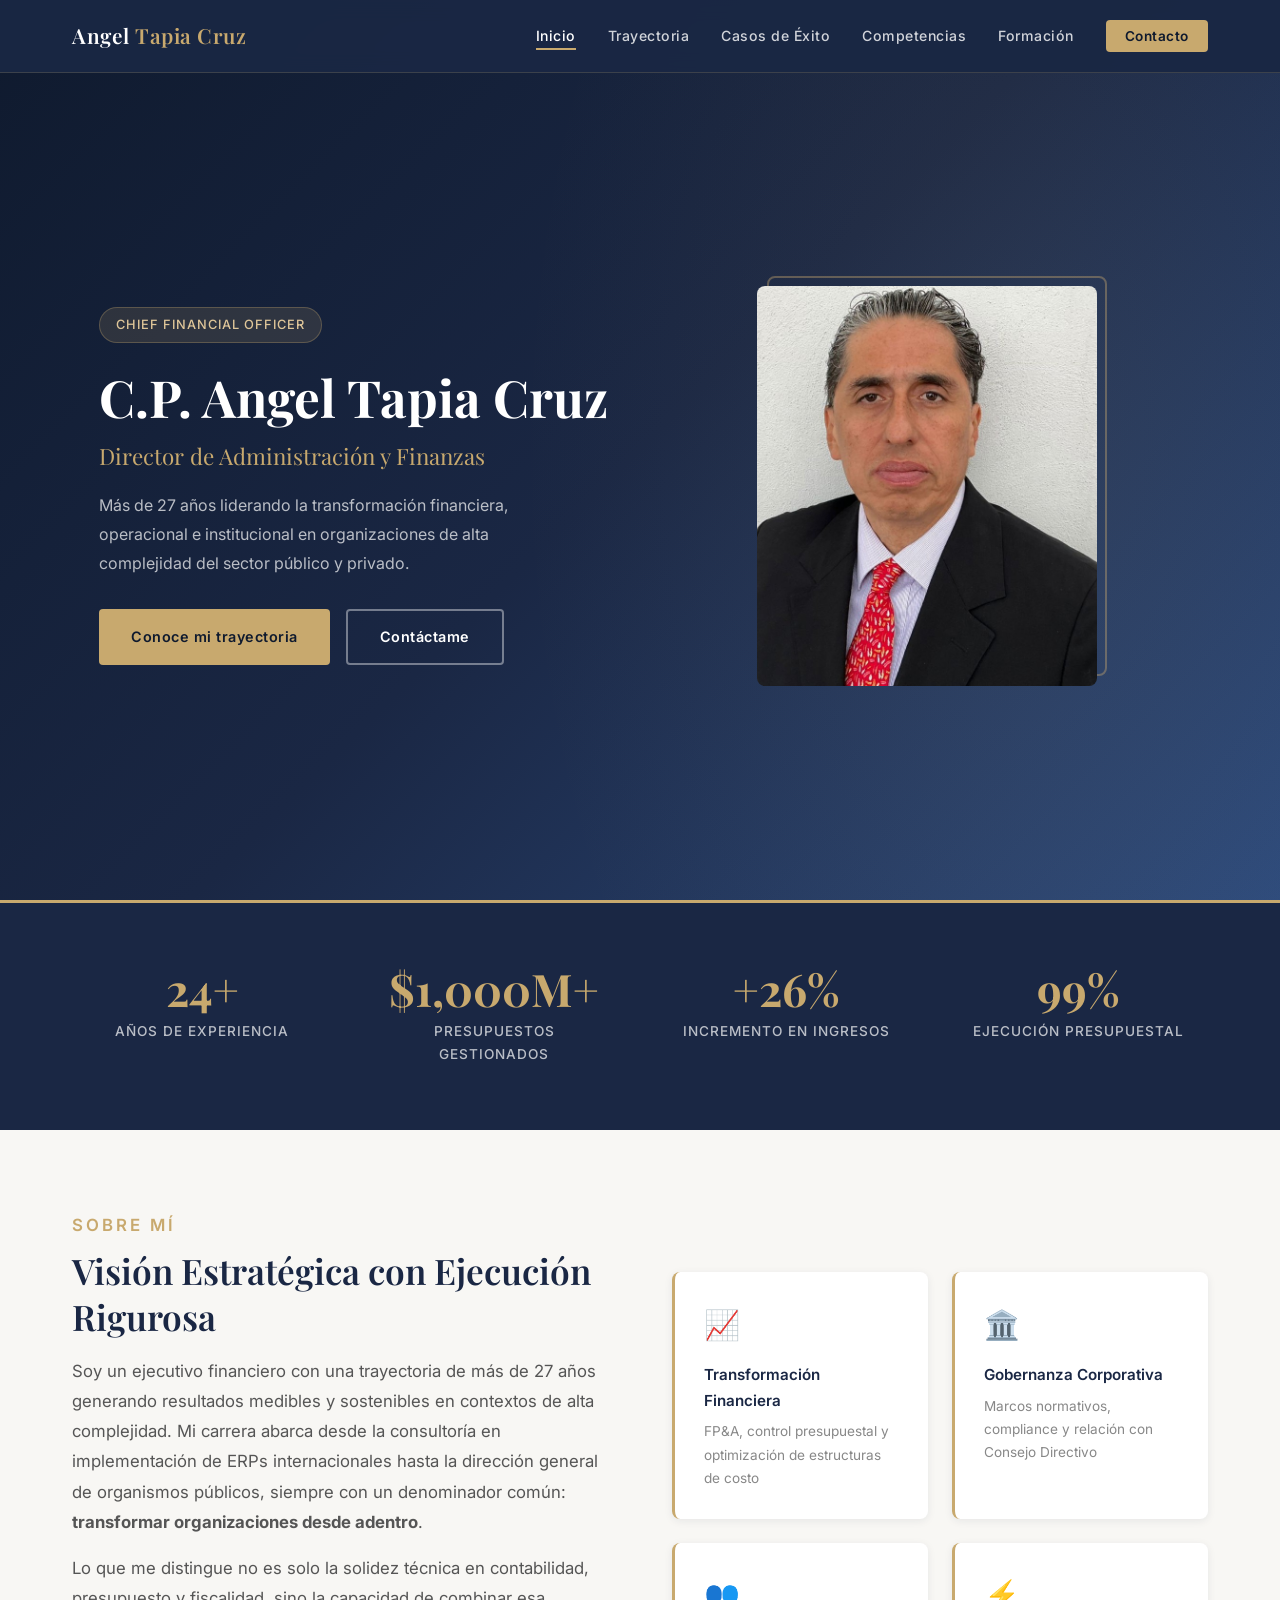
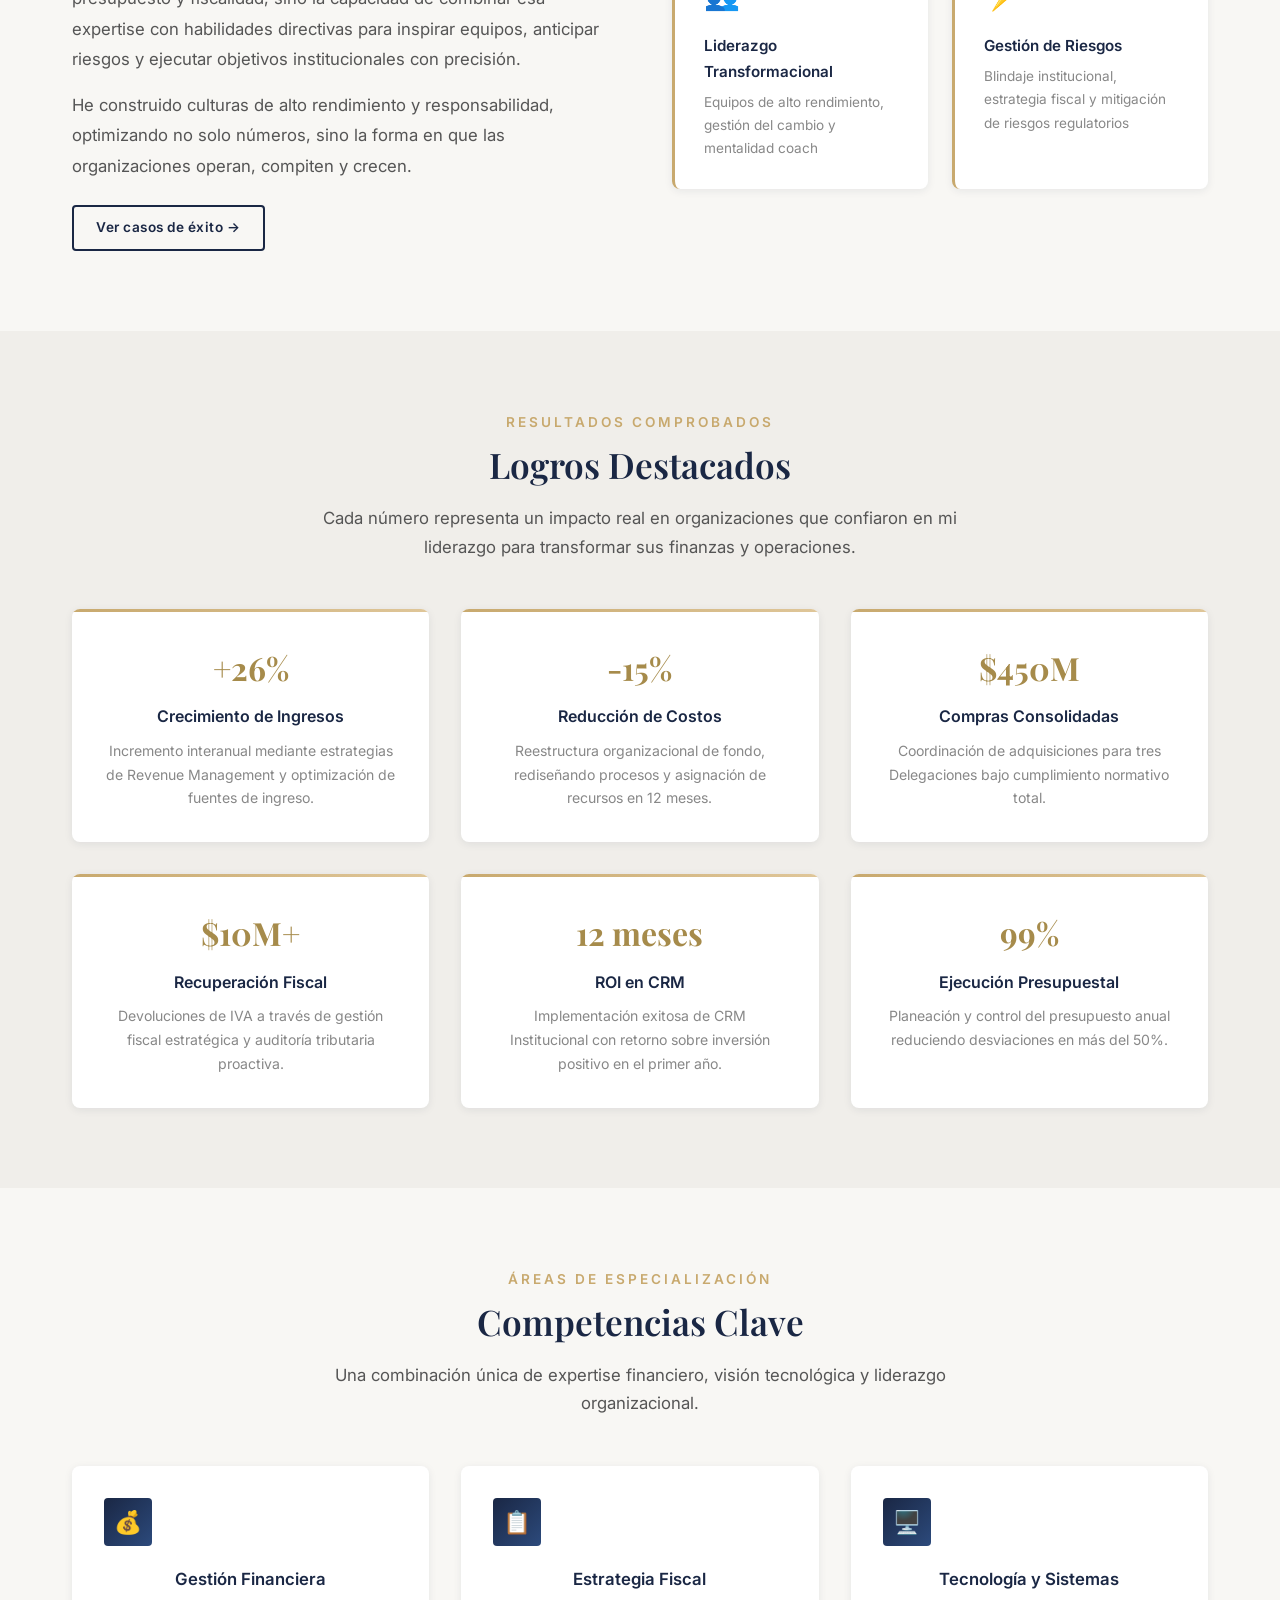
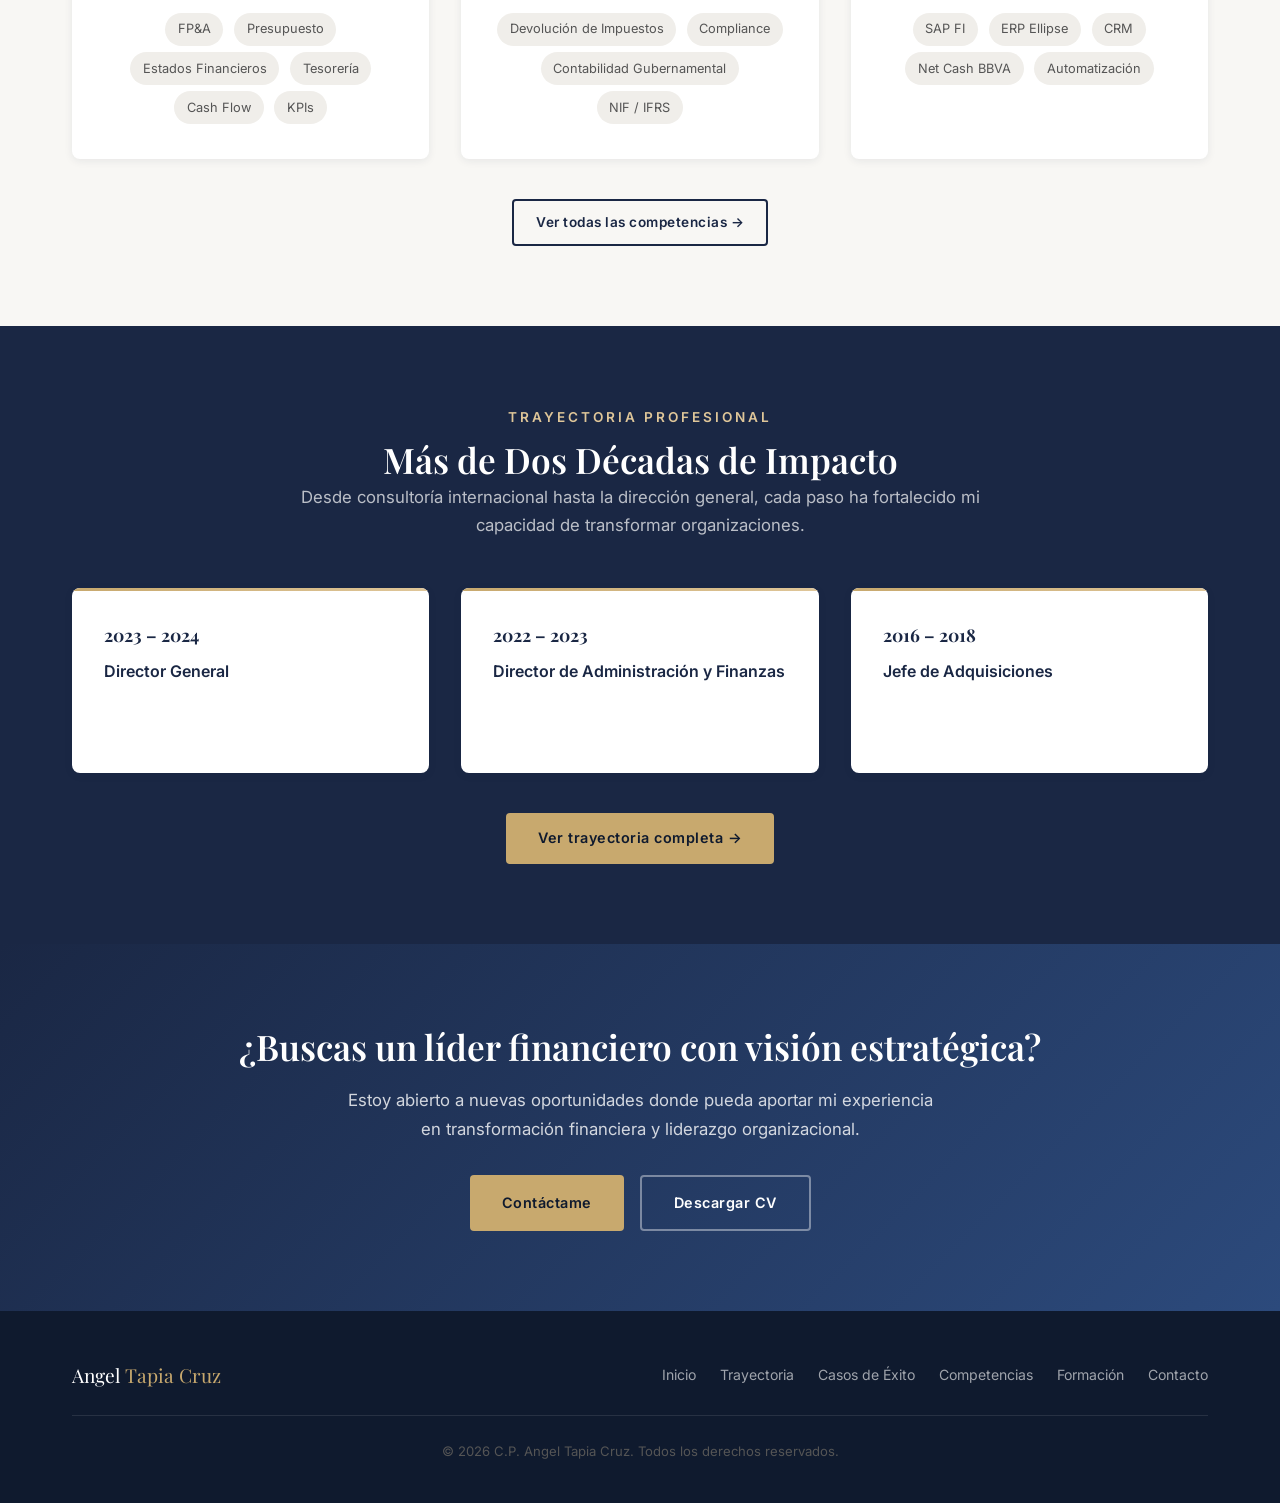
==== index.html @ 8a03033f "upload" ====
<!DOCTYPE html>
<html lang="es">
<head>
  <meta charset="UTF-8">
  <meta name="viewport" content="width=device-width, initial-scale=1.0">
  <meta name="description" content="C.P. Angel Tapia Cruz — Chief Financial Officer con más de 27 años de experiencia en transformación financiera, FP&A, gestión de riesgos y gobernanza corporativa.">
  <meta name="author" content="Angel Tapia Cruz">
  <title>C.P. Angel Tapia Cruz | CFO &amp; Director de Administración y Finanzas</title>
  <link rel="stylesheet" href="css/styles.css">
  <link rel="icon" type="image/svg+xml" href="data:image/svg+xml,<svg xmlns='http://www.w3.org/2000/svg' viewBox='0 0 32 32'><text y='28' font-size='28'>📊</text></svg>">
</head>
<body>

  <!-- NAVIGATION -->
  <nav class="navbar" id="navbar">
    <div class="container">
      <a href="index.html" class="navbar__logo">Angel <span>Tapia Cruz</span></a>
      <ul class="navbar__menu" id="navMenu">
        <li><a href="index.html" class="navbar__link active">Inicio</a></li>
        <li><a href="trayectoria.html" class="navbar__link">Trayectoria</a></li>
        <li><a href="casos-de-exito.html" class="navbar__link">Casos de Éxito</a></li>
        <li><a href="competencias.html" class="navbar__link">Competencias</a></li>
        <li><a href="formacion.html" class="navbar__link">Formación</a></li>
        <li><a href="contacto.html" class="navbar__link navbar__cta">Contacto</a></li>
      </ul>
      <button class="navbar__toggle" id="navToggle" aria-label="Menú">
        <span></span>
        <span></span>
        <span></span>
      </button>
    </div>
  </nav>

  <!-- HERO -->
  <section class="hero">
    <div class="container">
      <div class="hero__content">
        <div class="hero__badge">Chief Financial Officer</div>
        <h1 class="hero__title">C.P. Angel Tapia Cruz</h1>
        <p class="hero__role">Director de Administración y Finanzas</p>
        <p class="hero__tagline">
          Más de 27 años liderando la transformación financiera, operacional e institucional
          en organizaciones de alta complejidad del sector público y privado.
        </p>
        <div class="hero__actions">
          <a href="trayectoria.html" class="btn btn--primary">Conoce mi trayectoria</a>
          <a href="contacto.html" class="btn btn--outline">Contáctame</a>
        </div>
      </div>
      <div class="hero__image-wrapper">
        <div class="hero__image-frame">
          <img src="assets/foto-perfil.jpeg" alt="C.P. Angel Tapia Cruz — Chief Financial Officer">
        </div>
      </div>
    </div>
  </section>

  <!-- STATS -->
  <section class="stats">
    <div class="container">
      <div class="stats__grid">
        <div class="stats__item fade-in">
          <div class="stats__number" data-count="27">0</div>
          <div class="stats__label">Años de Experiencia</div>
        </div>
        <div class="stats__item fade-in">
          <div class="stats__number">$1,000M+</div>
          <div class="stats__label">Presupuestos Gestionados</div>
        </div>
        <div class="stats__item fade-in">
          <div class="stats__number">+26%</div>
          <div class="stats__label">Incremento en Ingresos</div>
        </div>
        <div class="stats__item fade-in">
          <div class="stats__number">99%</div>
          <div class="stats__label">Ejecución Presupuestal</div>
        </div>
      </div>
    </div>
  </section>

  <!-- ABOUT PREVIEW -->
  <section class="section" id="about">
    <div class="container">
      <div class="about-preview">
        <div class="about-preview__text fade-in-left">
          <p class="section-subtitle">Sobre Mí</p>
          <h2 class="section-title">Visión Estratégica con Ejecución Rigurosa</h2>
          <p>
            Soy un ejecutivo financiero con una trayectoria de más de 27 años generando
            resultados medibles y sostenibles en contextos de alta complejidad. Mi carrera
            abarca desde la consultoría en implementación de ERPs internacionales hasta la
            dirección general de organismos públicos, siempre con un denominador común:
            <strong>transformar organizaciones desde adentro</strong>.
          </p>
          <p>
            Lo que me distingue no es solo la solidez técnica en contabilidad, presupuesto
            y fiscalidad, sino la capacidad de combinar esa expertise con habilidades directivas
            para inspirar equipos, anticipar riesgos y ejecutar objetivos institucionales con precisión.
          </p>
          <p>
            He construido culturas de alto rendimiento y responsabilidad, optimizando no solo números,
            sino la forma en que las organizaciones operan, compiten y crecen.
          </p>
          <div style="margin-top: 1.5rem;">
            <a href="casos-de-exito.html" class="btn btn--outline-dark btn--sm">Ver casos de éxito →</a>
          </div>
        </div>
        <div class="about-preview__highlights fade-in-right">
          <div class="highlight-card">
            <div class="highlight-card__icon">📈</div>
            <div class="highlight-card__title">Transformación Financiera</div>
            <p class="highlight-card__desc">FP&A, control presupuestal y optimización de estructuras de costo</p>
          </div>
          <div class="highlight-card">
            <div class="highlight-card__icon">🏛️</div>
            <div class="highlight-card__title">Gobernanza Corporativa</div>
            <p class="highlight-card__desc">Marcos normativos, compliance y relación con Consejo Directivo</p>
          </div>
          <div class="highlight-card">
            <div class="highlight-card__icon">👥</div>
            <div class="highlight-card__title">Liderazgo Transformacional</div>
            <p class="highlight-card__desc">Equipos de alto rendimiento, gestión del cambio y mentalidad coach</p>
          </div>
          <div class="highlight-card">
            <div class="highlight-card__icon">⚡</div>
            <div class="highlight-card__title">Gestión de Riesgos</div>
            <p class="highlight-card__desc">Blindaje institucional, estrategia fiscal y mitigación de riesgos regulatorios</p>
          </div>
        </div>
      </div>
    </div>
  </section>

  <!-- ACHIEVEMENTS -->
  <section class="section section--alt" id="achievements">
    <div class="container text-center">
      <p class="section-subtitle">Resultados Comprobados</p>
      <h2 class="section-title">Logros Destacados</h2>
      <p class="section-description">
        Cada número representa un impacto real en organizaciones que confiaron
        en mi liderazgo para transformar sus finanzas y operaciones.
      </p>
      <div class="achievements__grid">
        <div class="achievement-card fade-in">
          <div class="achievement-card__metric">+26%</div>
          <div class="achievement-card__title">Crecimiento de Ingresos</div>
          <p class="achievement-card__desc">
            Incremento interanual mediante estrategias de Revenue Management
            y optimización de fuentes de ingreso.
          </p>
        </div>
        <div class="achievement-card fade-in">
          <div class="achievement-card__metric">-15%</div>
          <div class="achievement-card__title">Reducción de Costos</div>
          <p class="achievement-card__desc">
            Reestructura organizacional de fondo, rediseñando procesos
            y asignación de recursos en 12 meses.
          </p>
        </div>
        <div class="achievement-card fade-in">
          <div class="achievement-card__metric">$450M</div>
          <div class="achievement-card__title">Compras Consolidadas</div>
          <p class="achievement-card__desc">
            Coordinación de adquisiciones para tres Delegaciones bajo
            cumplimiento normativo total.
          </p>
        </div>
        <div class="achievement-card fade-in">
          <div class="achievement-card__metric">$10M+</div>
          <div class="achievement-card__title">Recuperación Fiscal</div>
          <p class="achievement-card__desc">
            Devoluciones de IVA a través de gestión fiscal estratégica
            y auditoría tributaria proactiva.
          </p>
        </div>
        <div class="achievement-card fade-in">
          <div class="achievement-card__metric">12 meses</div>
          <div class="achievement-card__title">ROI en CRM</div>
          <p class="achievement-card__desc">
            Implementación exitosa de CRM Institucional con retorno
            sobre inversión positivo en el primer año.
          </p>
        </div>
        <div class="achievement-card fade-in">
          <div class="achievement-card__metric">99%</div>
          <div class="achievement-card__title">Ejecución Presupuestal</div>
          <p class="achievement-card__desc">
            Planeación y control del presupuesto anual reduciendo
            desviaciones en más del 50%.
          </p>
        </div>
      </div>
    </div>
  </section>

  <!-- SKILLS PREVIEW -->
  <section class="section" id="skills-preview">
    <div class="container text-center">
      <p class="section-subtitle">Áreas de Especialización</p>
      <h2 class="section-title">Competencias Clave</h2>
      <p class="section-description">
        Una combinación única de expertise financiero, visión tecnológica
        y liderazgo organizacional.
      </p>
      <div class="skills__grid">
        <div class="skill-category fade-in">
          <div class="skill-category__icon">💰</div>
          <div class="skill-category__title">Gestión Financiera</div>
          <span class="skill-tag">FP&A</span>
          <span class="skill-tag">Presupuesto</span>
          <span class="skill-tag">Estados Financieros</span>
          <span class="skill-tag">Tesorería</span>
          <span class="skill-tag">Cash Flow</span>
          <span class="skill-tag">KPIs</span>
        </div>
        <div class="skill-category fade-in">
          <div class="skill-category__icon">📋</div>
          <div class="skill-category__title">Estrategia Fiscal</div>
          <span class="skill-tag">Devolución de Impuestos</span>
          <span class="skill-tag">Compliance</span>
          <span class="skill-tag">Contabilidad Gubernamental</span>
          <span class="skill-tag">NIF / IFRS</span>
        </div>
        <div class="skill-category fade-in">
          <div class="skill-category__icon">🖥️</div>
          <div class="skill-category__title">Tecnología y Sistemas</div>
          <span class="skill-tag">SAP FI</span>
          <span class="skill-tag">ERP Ellipse</span>
          <span class="skill-tag">CRM</span>
          <span class="skill-tag">Net Cash BBVA</span>
          <span class="skill-tag">Automatización</span>
        </div>
      </div>
      <div style="margin-top: 2.5rem;">
        <a href="competencias.html" class="btn btn--outline-dark btn--sm">Ver todas las competencias →</a>
      </div>
    </div>
  </section>

  <!-- CAREER PREVIEW -->
  <section class="section section--dark" id="career-preview">
    <div class="container text-center">
      <p class="section-subtitle">Trayectoria Profesional</p>
      <h2>Más de Dos Décadas de Impacto</h2>
      <p class="section-description" style="color: rgba(255,255,255,0.7);">
        Desde consultoría internacional hasta la dirección general, cada paso
        ha fortalecido mi capacidad de transformar organizaciones.
      </p>
      <div class="achievements__grid" style="text-align: left; margin-top: 2rem;">
        <div class="achievement-card fade-in">
          <div class="achievement-card__metric" style="font-size: 1.1rem; color: var(--primary);">2023 – 2024</div>
          <div class="achievement-card__title">Director General</div>
          <p class="achievement-card__desc">OPDAPAJ del Municipio de Almoloya de Juárez</p>
        </div>
        <div class="achievement-card fade-in">
          <div class="achievement-card__metric" style="font-size: 1.1rem; color: var(--primary);">2022 – 2023</div>
          <div class="achievement-card__title">Director de Administración y Finanzas</div>
          <p class="achievement-card__desc">OPDAPAJ del Municipio de Almoloya de Juárez</p>
        </div>
        <div class="achievement-card fade-in">
          <div class="achievement-card__metric" style="font-size: 1.1rem; color: var(--primary);">2016 – 2018</div>
          <div class="achievement-card__title">Jefe de Adquisiciones</div>
          <p class="achievement-card__desc">Instituto Nacional de Cancerología (INCan)</p>
        </div>
      </div>
      <div style="margin-top: 2.5rem;">
        <a href="trayectoria.html" class="btn btn--primary">Ver trayectoria completa →</a>
      </div>
    </div>
  </section>

  <!-- CTA -->
  <section class="cta-section">
    <div class="container">
      <h2>¿Buscas un líder financiero con visión estratégica?</h2>
      <p>
        Estoy abierto a nuevas oportunidades donde pueda aportar mi experiencia
        en transformación financiera y liderazgo organizacional.
      </p>
      <div style="display: flex; gap: 1rem; justify-content: center; flex-wrap: wrap;">
        <a href="contacto.html" class="btn btn--primary">Contáctame</a>
        <a href="assets/Angel-Tapia-Cruz-CV.pdf" class="btn btn--outline" target="_blank">Descargar CV</a>
      </div>
    </div>
  </section>

  <!-- FOOTER -->
  <footer class="footer">
    <div class="container">
      <div class="footer__content">
        <div class="footer__logo">Angel <span>Tapia Cruz</span></div>
        <div class="footer__links">
          <a href="index.html">Inicio</a>
          <a href="trayectoria.html">Trayectoria</a>
          <a href="casos-de-exito.html">Casos de Éxito</a>
          <a href="competencias.html">Competencias</a>
          <a href="formacion.html">Formación</a>
          <a href="contacto.html">Contacto</a>
        </div>
      </div>
      <div class="footer__bottom">
        <p>&copy; 2026 C.P. Angel Tapia Cruz. Todos los derechos reservados.</p>
      </div>
    </div>
  </footer>

  <script src="js/main.js"></script>
</body>
</html>
---- css/styles.css ----
@import url('https://fonts.googleapis.com/css2?family=Playfair+Display:wght@400;500;600;700&family=Inter:wght@300;400;500;600;700&display=swap');

/* ============================================
   CSS VARIABLES
   ============================================ */
:root {
  --primary: #1a2744;
  --primary-light: #2c4a7c;
  --primary-dark: #0f1a2e;
  --accent: #c8a96e;
  --accent-light: #dfc699;
  --accent-dark: #a68b4b;
  --bg-light: #f8f7f4;
  --bg-white: #ffffff;
  --bg-section: #f0eeea;
  --text-dark: #2d2d2d;
  --text-medium: #555555;
  --text-light: #888888;
  --border: #e0ddd6;
  --shadow-sm: 0 2px 8px rgba(26, 39, 68, 0.08);
  --shadow-md: 0 4px 20px rgba(26, 39, 68, 0.12);
  --shadow-lg: 0 8px 40px rgba(26, 39, 68, 0.16);
  --radius-sm: 4px;
  --radius-md: 8px;
  --radius-lg: 16px;
  --font-heading: 'Playfair Display', Georgia, serif;
  --font-body: 'Inter', -apple-system, BlinkMacSystemFont, sans-serif;
  --transition: 0.3s ease;
  --max-width: 1200px;
}

/* ============================================
   RESET & BASE
   ============================================ */
*,
*::before,
*::after {
  margin: 0;
  padding: 0;
  box-sizing: border-box;
}

html {
  scroll-behavior: smooth;
  font-size: 16px;
}

body {
  font-family: var(--font-body);
  color: var(--text-dark);
  background-color: var(--bg-light);
  line-height: 1.7;
  -webkit-font-smoothing: antialiased;
}

img {
  max-width: 100%;
  height: auto;
  display: block;
}

a {
  color: var(--primary-light);
  text-decoration: none;
  transition: color var(--transition);
}

a:hover {
  color: var(--accent);
}

ul, ol {
  list-style: none;
}

/* ============================================
   TYPOGRAPHY
   ============================================ */
h1, h2, h3, h4 {
  font-family: var(--font-heading);
  color: var(--primary);
  line-height: 1.3;
}

h1 { font-size: 2.8rem; font-weight: 700; }
h2 { font-size: 2.2rem; font-weight: 600; }
h3 { font-size: 1.5rem; font-weight: 600; }
h4 { font-size: 1.2rem; font-weight: 500; }

p {
  margin-bottom: 1rem;
  color: var(--text-medium);
}

.section-subtitle {
  font-family: var(--font-body);
  font-size: 0.85rem;
  font-weight: 600;
  text-transform: uppercase;
  letter-spacing: 3px;
  color: var(--accent);
  margin-bottom: 0.5rem;
}

.section-title {
  margin-bottom: 1rem;
}

.section-description {
  max-width: 700px;
  margin: 0 auto 3rem;
  text-align: center;
  font-size: 1.05rem;
}

/* ============================================
   LAYOUT
   ============================================ */
.container {
  max-width: var(--max-width);
  margin: 0 auto;
  padding: 0 2rem;
}

.section {
  padding: 5rem 0;
}

.section--alt {
  background-color: var(--bg-section);
}

.section--dark {
  background-color: var(--primary);
  color: #ffffff;
}

.section--dark h2,
.section--dark h3,
.section--dark h4 {
  color: #ffffff;
}

.section--dark p {
  color: rgba(255, 255, 255, 0.8);
}

.section--dark .section-subtitle {
  color: var(--accent-light);
}

.text-center {
  text-align: center;
}

/* ============================================
   NAVIGATION
   ============================================ */
.navbar {
  position: fixed;
  top: 0;
  left: 0;
  right: 0;
  z-index: 1000;
  background: rgba(26, 39, 68, 0.95);
  backdrop-filter: blur(10px);
  border-bottom: 1px solid rgba(200, 169, 110, 0.2);
  transition: all var(--transition);
}

.navbar.scrolled {
  background: rgba(26, 39, 68, 0.98);
  box-shadow: var(--shadow-md);
}

.navbar .container {
  display: flex;
  align-items: center;
  justify-content: space-between;
  height: 72px;
}

.navbar__logo {
  font-family: var(--font-heading);
  font-size: 1.3rem;
  font-weight: 600;
  color: #ffffff;
  letter-spacing: 0.5px;
}

.navbar__logo span {
  color: var(--accent);
}

.navbar__menu {
  display: flex;
  align-items: center;
  gap: 2rem;
}

.navbar__link {
  font-size: 0.88rem;
  font-weight: 500;
  color: rgba(255, 255, 255, 0.8);
  letter-spacing: 0.5px;
  position: relative;
  padding: 0.25rem 0;
  transition: color var(--transition);
}

.navbar__link::after {
  content: '';
  position: absolute;
  bottom: -2px;
  left: 0;
  width: 0;
  height: 2px;
  background: var(--accent);
  transition: width var(--transition);
}

.navbar__link:hover,
.navbar__link.active {
  color: #ffffff;
}

.navbar__link:hover::after,
.navbar__link.active::after {
  width: 100%;
}

.navbar__cta {
  background: var(--accent);
  color: var(--primary-dark) !important;
  padding: 0.5rem 1.2rem;
  border-radius: var(--radius-sm);
  font-weight: 600;
  font-size: 0.85rem;
}

.navbar__cta::after {
  display: none;
}

.navbar__cta:hover {
  background: var(--accent-light);
  color: var(--primary-dark) !important;
}

.navbar__toggle {
  display: none;
  background: none;
  border: none;
  cursor: pointer;
  padding: 0.5rem;
}

.navbar__toggle span {
  display: block;
  width: 24px;
  height: 2px;
  background: #ffffff;
  margin: 5px 0;
  transition: all var(--transition);
  border-radius: 2px;
}

.navbar__toggle.active span:nth-child(1) {
  transform: rotate(45deg) translate(5px, 5px);
}

.navbar__toggle.active span:nth-child(2) {
  opacity: 0;
}

.navbar__toggle.active span:nth-child(3) {
  transform: rotate(-45deg) translate(5px, -5px);
}

/* ============================================
   HERO
   ============================================ */
.hero {
  min-height: 100vh;
  display: flex;
  align-items: center;
  background: linear-gradient(135deg, var(--primary-dark) 0%, var(--primary) 50%, var(--primary-light) 100%);
  position: relative;
  overflow: hidden;
  padding-top: 72px;
}

.hero::before {
  content: '';
  position: absolute;
  top: -50%;
  right: -20%;
  width: 80%;
  height: 200%;
  background: radial-gradient(ellipse, rgba(200, 169, 110, 0.08) 0%, transparent 70%);
  pointer-events: none;
}

.hero .container {
  display: grid;
  grid-template-columns: 1fr 1fr;
  gap: 4rem;
  align-items: center;
}

.hero__content {
  z-index: 1;
}

.hero__badge {
  display: inline-block;
  background: rgba(200, 169, 110, 0.15);
  border: 1px solid rgba(200, 169, 110, 0.3);
  color: var(--accent-light);
  padding: 0.4rem 1rem;
  border-radius: 20px;
  font-size: 0.8rem;
  font-weight: 500;
  letter-spacing: 1px;
  text-transform: uppercase;
  margin-bottom: 1.5rem;
}

.hero__title {
  font-size: 3.2rem;
  color: #ffffff;
  margin-bottom: 0.5rem;
  line-height: 1.2;
}

.hero__role {
  font-family: var(--font-heading);
  font-size: 1.4rem;
  color: var(--accent);
  margin-bottom: 1rem;
  font-weight: 400;
}

.hero__tagline {
  font-size: 1rem;
  color: rgba(255, 255, 255, 0.7);
  margin-bottom: 2rem;
  max-width: 480px;
  line-height: 1.8;
}

.hero__actions {
  display: flex;
  gap: 1rem;
  flex-wrap: wrap;
}

.hero__image-wrapper {
  display: flex;
  justify-content: center;
  align-items: center;
  z-index: 1;
}

.hero__image-frame {
  position: relative;
  width: 340px;
  height: 400px;
}

.hero__image-frame::before {
  content: '';
  position: absolute;
  top: -10px;
  right: -10px;
  bottom: 10px;
  left: 10px;
  border: 2px solid var(--accent);
  border-radius: var(--radius-md);
  opacity: 0.4;
}

.hero__image-frame img {
  width: 100%;
  height: 100%;
  object-fit: cover;
  border-radius: var(--radius-md);
  position: relative;
  z-index: 1;
}

/* ============================================
   BUTTONS
   ============================================ */
.btn {
  display: inline-flex;
  align-items: center;
  gap: 0.5rem;
  padding: 0.85rem 2rem;
  border-radius: var(--radius-sm);
  font-family: var(--font-body);
  font-size: 0.9rem;
  font-weight: 600;
  letter-spacing: 0.5px;
  cursor: pointer;
  border: none;
  transition: all var(--transition);
  text-decoration: none;
}

.btn--primary {
  background: var(--accent);
  color: var(--primary-dark);
}

.btn--primary:hover {
  background: var(--accent-light);
  color: var(--primary-dark);
  transform: translateY(-2px);
  box-shadow: 0 4px 15px rgba(200, 169, 110, 0.4);
}

.btn--outline {
  background: transparent;
  color: #ffffff;
  border: 2px solid rgba(255, 255, 255, 0.4);
}

.btn--outline:hover {
  border-color: #ffffff;
  color: #ffffff;
  transform: translateY(-2px);
}

.btn--outline-dark {
  background: transparent;
  color: var(--primary);
  border: 2px solid var(--primary);
}

.btn--outline-dark:hover {
  background: var(--primary);
  color: #ffffff;
  transform: translateY(-2px);
}

.btn--dark {
  background: var(--primary);
  color: #ffffff;
}

.btn--dark:hover {
  background: var(--primary-light);
  transform: translateY(-2px);
  box-shadow: var(--shadow-md);
}

.btn--sm {
  padding: 0.6rem 1.4rem;
  font-size: 0.85rem;
}

/* ============================================
   STATS ROW
   ============================================ */
.stats {
  background: var(--primary);
  padding: 3rem 0;
  border-top: 3px solid var(--accent);
}

.stats__grid {
  display: grid;
  grid-template-columns: repeat(4, 1fr);
  gap: 2rem;
  text-align: center;
}

.stats__item {
  padding: 1rem;
}

.stats__number {
  font-family: var(--font-heading);
  font-size: 2.8rem;
  font-weight: 700;
  color: var(--accent);
  line-height: 1;
  margin-bottom: 0.5rem;
}

.stats__label {
  font-size: 0.85rem;
  color: rgba(255, 255, 255, 0.7);
  font-weight: 500;
  text-transform: uppercase;
  letter-spacing: 1px;
}

/* ============================================
   ABOUT PREVIEW (index)
   ============================================ */
.about-preview {
  display: grid;
  grid-template-columns: 1fr 1fr;
  gap: 4rem;
  align-items: center;
}

.about-preview__text p {
  font-size: 1.05rem;
  line-height: 1.8;
}

.about-preview__highlights {
  display: grid;
  grid-template-columns: 1fr 1fr;
  gap: 1.5rem;
}

.highlight-card {
  background: var(--bg-white);
  border-radius: var(--radius-md);
  padding: 1.8rem;
  box-shadow: var(--shadow-sm);
  border-left: 3px solid var(--accent);
  transition: all var(--transition);
}

.highlight-card:hover {
  transform: translateY(-4px);
  box-shadow: var(--shadow-md);
}

.highlight-card__icon {
  font-size: 1.8rem;
  margin-bottom: 0.8rem;
}

.highlight-card__title {
  font-family: var(--font-body);
  font-size: 0.95rem;
  font-weight: 600;
  color: var(--primary);
  margin-bottom: 0.4rem;
}

.highlight-card__desc {
  font-size: 0.85rem;
  color: var(--text-light);
  margin-bottom: 0;
}

/* ============================================
   ACHIEVEMENTS
   ============================================ */
.achievements__grid {
  display: grid;
  grid-template-columns: repeat(3, 1fr);
  gap: 2rem;
}

.achievement-card {
  background: var(--bg-white);
  border-radius: var(--radius-md);
  padding: 2rem;
  box-shadow: var(--shadow-sm);
  transition: all var(--transition);
  position: relative;
  overflow: hidden;
}

.achievement-card::before {
  content: '';
  position: absolute;
  top: 0;
  left: 0;
  right: 0;
  height: 3px;
  background: linear-gradient(90deg, var(--accent), var(--accent-light));
}

.achievement-card:hover {
  transform: translateY(-4px);
  box-shadow: var(--shadow-md);
}

.achievement-card__metric {
  font-family: var(--font-heading);
  font-size: 2rem;
  font-weight: 700;
  color: var(--accent-dark);
  margin-bottom: 0.5rem;
}

.achievement-card__title {
  font-size: 1rem;
  font-weight: 600;
  color: var(--primary);
  margin-bottom: 0.5rem;
}

.achievement-card__desc {
  font-size: 0.88rem;
  color: var(--text-light);
  margin-bottom: 0;
}

/* ============================================
   TIMELINE
   ============================================ */
.timeline {
  position: relative;
  max-width: 900px;
  margin: 0 auto;
}

.timeline::before {
  content: '';
  position: absolute;
  left: 50%;
  transform: translateX(-50%);
  width: 2px;
  height: 100%;
  background: var(--border);
}

.timeline__item {
  position: relative;
  width: 50%;
  padding: 0 3rem 3rem;
}

.timeline__item:nth-child(odd) {
  left: 0;
  text-align: right;
  padding-right: 3rem;
  padding-left: 0;
}

.timeline__item:nth-child(even) {
  left: 50%;
  text-align: left;
  padding-left: 3rem;
  padding-right: 0;
}

.timeline__dot {
  position: absolute;
  width: 16px;
  height: 16px;
  background: var(--accent);
  border: 3px solid var(--bg-light);
  border-radius: 50%;
  top: 0;
  z-index: 2;
}

.timeline__item:nth-child(odd) .timeline__dot {
  right: -8px;
}

.timeline__item:nth-child(even) .timeline__dot {
  left: -8px;
}

.timeline__date {
  font-size: 0.8rem;
  font-weight: 600;
  color: var(--accent-dark);
  text-transform: uppercase;
  letter-spacing: 1px;
  margin-bottom: 0.3rem;
}

.timeline__role {
  font-family: var(--font-heading);
  font-size: 1.15rem;
  font-weight: 600;
  color: var(--primary);
  margin-bottom: 0.2rem;
}

.timeline__company {
  font-size: 0.9rem;
  color: var(--text-medium);
  margin-bottom: 0.8rem;
}

.timeline__details {
  font-size: 0.88rem;
  color: var(--text-light);
  line-height: 1.6;
  margin-bottom: 0;
}

.timeline__card {
  background: var(--bg-white);
  border-radius: var(--radius-md);
  padding: 1.5rem;
  box-shadow: var(--shadow-sm);
  text-align: left;
}

.timeline__card-header {
  cursor: pointer;
  display: flex;
  justify-content: space-between;
  align-items: flex-start;
  gap: 1rem;
}

.timeline__card-toggle {
  color: var(--accent);
  font-size: 1.2rem;
  transition: transform var(--transition);
  flex-shrink: 0;
  margin-top: 0.2rem;
}

.timeline__card.expanded .timeline__card-toggle {
  transform: rotate(180deg);
}

.timeline__card-body {
  max-height: 0;
  overflow: hidden;
  transition: max-height 0.4s ease;
}

.timeline__card.expanded .timeline__card-body {
  max-height: 600px;
}

.timeline__card-body ul {
  padding-top: 1rem;
  border-top: 1px solid var(--border);
  margin-top: 1rem;
}

.timeline__card-body li {
  position: relative;
  padding-left: 1.2rem;
  margin-bottom: 0.6rem;
  font-size: 0.88rem;
  color: var(--text-medium);
  line-height: 1.5;
}

.timeline__card-body li::before {
  content: '';
  position: absolute;
  left: 0;
  top: 0.55rem;
  width: 6px;
  height: 6px;
  background: var(--accent);
  border-radius: 50%;
}

/* ============================================
   SKILLS
   ============================================ */
.skills__grid {
  display: grid;
  grid-template-columns: repeat(3, 1fr);
  gap: 2rem;
}

.skill-category {
  background: var(--bg-white);
  border-radius: var(--radius-md);
  padding: 2rem;
  box-shadow: var(--shadow-sm);
  transition: all var(--transition);
}

.skill-category:hover {
  transform: translateY(-4px);
  box-shadow: var(--shadow-md);
}

.skill-category__icon {
  width: 48px;
  height: 48px;
  background: linear-gradient(135deg, var(--primary), var(--primary-light));
  border-radius: var(--radius-sm);
  display: flex;
  align-items: center;
  justify-content: center;
  font-size: 1.4rem;
  margin-bottom: 1.2rem;
}

.skill-category__title {
  font-family: var(--font-body);
  font-size: 1.05rem;
  font-weight: 600;
  color: var(--primary);
  margin-bottom: 1rem;
}

.skill-tag {
  display: inline-block;
  background: var(--bg-section);
  color: var(--text-medium);
  padding: 0.35rem 0.8rem;
  border-radius: 20px;
  font-size: 0.8rem;
  margin: 0.2rem;
  transition: all var(--transition);
}

.skill-tag:hover {
  background: var(--accent);
  color: var(--primary-dark);
}

/* ============================================
   CASE STUDIES
   ============================================ */
.case-study {
  background: var(--bg-white);
  border-radius: var(--radius-lg);
  overflow: hidden;
  box-shadow: var(--shadow-sm);
  margin-bottom: 3rem;
  transition: all var(--transition);
}

.case-study:hover {
  box-shadow: var(--shadow-md);
}

.case-study__header {
  background: linear-gradient(135deg, var(--primary), var(--primary-light));
  padding: 2.5rem;
  color: #ffffff;
}

.case-study__category {
  font-size: 0.8rem;
  font-weight: 600;
  text-transform: uppercase;
  letter-spacing: 2px;
  color: var(--accent-light);
  margin-bottom: 0.5rem;
}

.case-study__title {
  font-size: 1.6rem;
  color: #ffffff;
  margin-bottom: 0.5rem;
}

.case-study__org {
  font-size: 0.95rem;
  color: rgba(255, 255, 255, 0.7);
}

.case-study__body {
  padding: 2.5rem;
}

.case-study__section {
  margin-bottom: 2rem;
}

.case-study__section:last-child {
  margin-bottom: 0;
}

.case-study__section-title {
  font-family: var(--font-body);
  font-size: 0.85rem;
  font-weight: 600;
  text-transform: uppercase;
  letter-spacing: 2px;
  color: var(--accent-dark);
  margin-bottom: 0.8rem;
  padding-bottom: 0.5rem;
  border-bottom: 1px solid var(--border);
}

.case-study__metrics {
  display: grid;
  grid-template-columns: repeat(auto-fit, minmax(150px, 1fr));
  gap: 1.5rem;
  margin-top: 1rem;
}

.case-study__metric {
  text-align: center;
  padding: 1rem;
  background: var(--bg-section);
  border-radius: var(--radius-md);
}

.case-study__metric-value {
  font-family: var(--font-heading);
  font-size: 1.6rem;
  font-weight: 700;
  color: var(--accent-dark);
}

.case-study__metric-label {
  font-size: 0.8rem;
  color: var(--text-light);
  margin-bottom: 0;
}

/* ============================================
   EDUCATION
   ============================================ */
.education-card {
  background: var(--bg-white);
  border-radius: var(--radius-md);
  padding: 2rem;
  box-shadow: var(--shadow-sm);
  margin-bottom: 1.5rem;
  display: flex;
  gap: 1.5rem;
  align-items: flex-start;
  transition: all var(--transition);
}

.education-card:hover {
  box-shadow: var(--shadow-md);
  transform: translateY(-2px);
}

.education-card__icon {
  width: 56px;
  height: 56px;
  background: linear-gradient(135deg, var(--primary), var(--primary-light));
  border-radius: var(--radius-sm);
  display: flex;
  align-items: center;
  justify-content: center;
  font-size: 1.5rem;
  flex-shrink: 0;
}

.education-card__degree {
  font-family: var(--font-heading);
  font-size: 1.2rem;
  font-weight: 600;
  color: var(--primary);
  margin-bottom: 0.2rem;
}

.education-card__school {
  font-size: 0.95rem;
  color: var(--accent-dark);
  font-weight: 500;
  margin-bottom: 0.3rem;
}

.education-card__detail {
  font-size: 0.88rem;
  color: var(--text-light);
  margin-bottom: 0;
}

.diploma-grid {
  display: grid;
  grid-template-columns: repeat(auto-fill, minmax(280px, 1fr));
  gap: 1.2rem;
  margin-top: 2rem;
}

.diploma-item {
  background: var(--bg-white);
  border-radius: var(--radius-md);
  padding: 1.5rem;
  box-shadow: var(--shadow-sm);
  border-left: 3px solid var(--accent);
  font-size: 0.92rem;
  color: var(--text-medium);
  transition: all var(--transition);
}

.diploma-item:hover {
  box-shadow: var(--shadow-md);
  transform: translateY(-2px);
}

/* ============================================
   CONTACT FORM
   ============================================ */
.contact-grid {
  display: grid;
  grid-template-columns: 1fr 1.5fr;
  gap: 4rem;
  align-items: start;
}

.contact-info__item {
  display: flex;
  gap: 1rem;
  align-items: flex-start;
  margin-bottom: 2rem;
}

.contact-info__icon {
  width: 44px;
  height: 44px;
  background: linear-gradient(135deg, var(--primary), var(--primary-light));
  border-radius: var(--radius-sm);
  display: flex;
  align-items: center;
  justify-content: center;
  font-size: 1.1rem;
  flex-shrink: 0;
}

.contact-info__label {
  font-size: 0.8rem;
  font-weight: 600;
  text-transform: uppercase;
  letter-spacing: 1px;
  color: var(--text-light);
  margin-bottom: 0.2rem;
}

.contact-info__value {
  font-size: 1rem;
  color: var(--primary);
  font-weight: 500;
  margin-bottom: 0;
}

.contact-info__value a {
  color: var(--primary);
}

.contact-info__value a:hover {
  color: var(--accent);
}

.contact-form {
  background: var(--bg-white);
  border-radius: var(--radius-lg);
  padding: 2.5rem;
  box-shadow: var(--shadow-md);
}

.form-group {
  margin-bottom: 1.5rem;
}

.form-group label {
  display: block;
  font-size: 0.85rem;
  font-weight: 600;
  color: var(--primary);
  margin-bottom: 0.5rem;
}

.form-group input,
.form-group textarea,
.form-group select {
  width: 100%;
  padding: 0.85rem 1rem;
  border: 1px solid var(--border);
  border-radius: var(--radius-sm);
  font-family: var(--font-body);
  font-size: 0.95rem;
  color: var(--text-dark);
  background: var(--bg-light);
  transition: all var(--transition);
}

.form-group input:focus,
.form-group textarea:focus,
.form-group select:focus {
  outline: none;
  border-color: var(--accent);
  box-shadow: 0 0 0 3px rgba(200, 169, 110, 0.15);
  background: var(--bg-white);
}

.form-group textarea {
  min-height: 140px;
  resize: vertical;
}

.form-row {
  display: grid;
  grid-template-columns: 1fr 1fr;
  gap: 1.5rem;
}

/* ============================================
   FOOTER
   ============================================ */
.footer {
  background: var(--primary-dark);
  color: rgba(255, 255, 255, 0.6);
  padding: 3rem 0 1.5rem;
}

.footer__content {
  display: flex;
  justify-content: space-between;
  align-items: center;
  padding-bottom: 1.5rem;
  border-bottom: 1px solid rgba(255, 255, 255, 0.1);
  margin-bottom: 1.5rem;
}

.footer__logo {
  font-family: var(--font-heading);
  font-size: 1.2rem;
  color: #ffffff;
}

.footer__logo span {
  color: var(--accent);
}

.footer__links {
  display: flex;
  gap: 1.5rem;
}

.footer__links a {
  color: rgba(255, 255, 255, 0.6);
  font-size: 0.88rem;
}

.footer__links a:hover {
  color: var(--accent);
}

.footer__bottom {
  text-align: center;
  font-size: 0.82rem;
}

/* ============================================
   PAGE HEADER (internal pages)
   ============================================ */
.page-header {
  background: linear-gradient(135deg, var(--primary-dark) 0%, var(--primary) 100%);
  padding: 10rem 0 4rem;
  text-align: center;
  position: relative;
  overflow: hidden;
}

.page-header::before {
  content: '';
  position: absolute;
  top: -50%;
  right: -30%;
  width: 80%;
  height: 200%;
  background: radial-gradient(ellipse, rgba(200, 169, 110, 0.06) 0%, transparent 70%);
  pointer-events: none;
}

.page-header h1 {
  color: #ffffff;
  margin-bottom: 1rem;
}

.page-header p {
  color: rgba(255, 255, 255, 0.7);
  max-width: 600px;
  margin: 0 auto;
  font-size: 1.1rem;
}

.page-header .section-subtitle {
  color: var(--accent-light);
}

/* ============================================
   CTA SECTION
   ============================================ */
.cta-section {
  text-align: center;
  padding: 5rem 0;
  background: linear-gradient(135deg, var(--primary) 0%, var(--primary-light) 100%);
}

.cta-section h2 {
  color: #ffffff;
  margin-bottom: 1rem;
}

.cta-section p {
  color: rgba(255, 255, 255, 0.8);
  max-width: 600px;
  margin: 0 auto 2rem;
  font-size: 1.05rem;
}

/* ============================================
   BREADCRUMB
   ============================================ */
.breadcrumb {
  padding: 1rem 0;
  font-size: 0.85rem;
}

.breadcrumb a {
  color: var(--text-light);
}

.breadcrumb a:hover {
  color: var(--accent);
}

.breadcrumb span {
  color: var(--text-medium);
  margin: 0 0.5rem;
}

/* ============================================
   ANIMATIONS
   ============================================ */
.fade-in {
  opacity: 0;
  transform: translateY(30px);
  transition: opacity 0.6s ease, transform 0.6s ease;
}

.fade-in.visible {
  opacity: 1;
  transform: translateY(0);
}

.fade-in-left {
  opacity: 0;
  transform: translateX(-30px);
  transition: opacity 0.6s ease, transform 0.6s ease;
}

.fade-in-left.visible {
  opacity: 1;
  transform: translateX(0);
}

.fade-in-right {
  opacity: 0;
  transform: translateX(30px);
  transition: opacity 0.6s ease, transform 0.6s ease;
}

.fade-in-right.visible {
  opacity: 1;
  transform: translateX(0);
}

/* ============================================
   RESPONSIVE
   ============================================ */
@media (max-width: 1024px) {
  h1 { font-size: 2.4rem; }
  h2 { font-size: 1.8rem; }
  
  .hero .container {
    grid-template-columns: 1fr;
    text-align: center;
  }
  
  .hero__tagline {
    margin-left: auto;
    margin-right: auto;
  }
  
  .hero__actions {
    justify-content: center;
  }
  
  .hero__image-frame {
    width: 280px;
    height: 340px;
  }
  
  .about-preview {
    grid-template-columns: 1fr;
    gap: 2.5rem;
  }
  
  .stats__grid {
    grid-template-columns: repeat(2, 1fr);
  }
  
  .achievements__grid {
    grid-template-columns: repeat(2, 1fr);
  }
  
  .skills__grid {
    grid-template-columns: repeat(2, 1fr);
  }
  
  .contact-grid {
    grid-template-columns: 1fr;
    gap: 2.5rem;
  }
}

@media (max-width: 768px) {
  html { font-size: 15px; }
  
  .container { padding: 0 1.5rem; }
  .section { padding: 3.5rem 0; }
  
  h1 { font-size: 2rem; }
  .hero__title { font-size: 2.2rem; }
  .hero__role { font-size: 1.15rem; }
  
  .navbar__menu {
    position: fixed;
    top: 72px;
    left: 0;
    right: 0;
    background: var(--primary);
    flex-direction: column;
    padding: 1.5rem;
    gap: 0;
    transform: translateY(-100%);
    opacity: 0;
    pointer-events: none;
    transition: all var(--transition);
  }
  
  .navbar__menu.open {
    transform: translateY(0);
    opacity: 1;
    pointer-events: auto;
  }
  
  .navbar__menu .navbar__link {
    padding: 0.8rem 0;
    display: block;
    width: 100%;
    text-align: center;
  }
  
  .navbar__toggle {
    display: block;
  }
  
  .hero__image-frame {
    width: 220px;
    height: 280px;
  }
  
  .stats__grid {
    grid-template-columns: repeat(2, 1fr);
    gap: 1rem;
  }
  
  .stats__number {
    font-size: 2rem;
  }
  
  .achievements__grid {
    grid-template-columns: 1fr;
  }
  
  .skills__grid {
    grid-template-columns: 1fr;
  }
  
  .about-preview__highlights {
    grid-template-columns: 1fr;
  }
  
  .timeline::before {
    left: 20px;
  }
  
  .timeline__item,
  .timeline__item:nth-child(odd),
  .timeline__item:nth-child(even) {
    width: 100%;
    left: 0;
    padding-left: 50px;
    padding-right: 0;
    text-align: left;
  }
  
  .timeline__item:nth-child(odd) .timeline__dot,
  .timeline__item:nth-child(even) .timeline__dot {
    left: 12px;
  }
  
  .form-row {
    grid-template-columns: 1fr;
  }
  
  .footer__content {
    flex-direction: column;
    gap: 1.5rem;
    text-align: center;
  }
  
  .footer__links {
    flex-wrap: wrap;
    justify-content: center;
  }
  
  .page-header {
    padding: 8rem 0 3rem;
  }
  
  .case-study__header {
    padding: 1.8rem;
  }
  
  .case-study__body {
    padding: 1.8rem;
  }
}

@media (max-width: 480px) {
  .hero__actions {
    flex-direction: column;
    align-items: stretch;
  }
  
  .hero__actions .btn {
    justify-content: center;
  }
  
  .stats__grid {
    grid-template-columns: 1fr 1fr;
  }
  
  .diploma-grid {
    grid-template-columns: 1fr;
  }
}
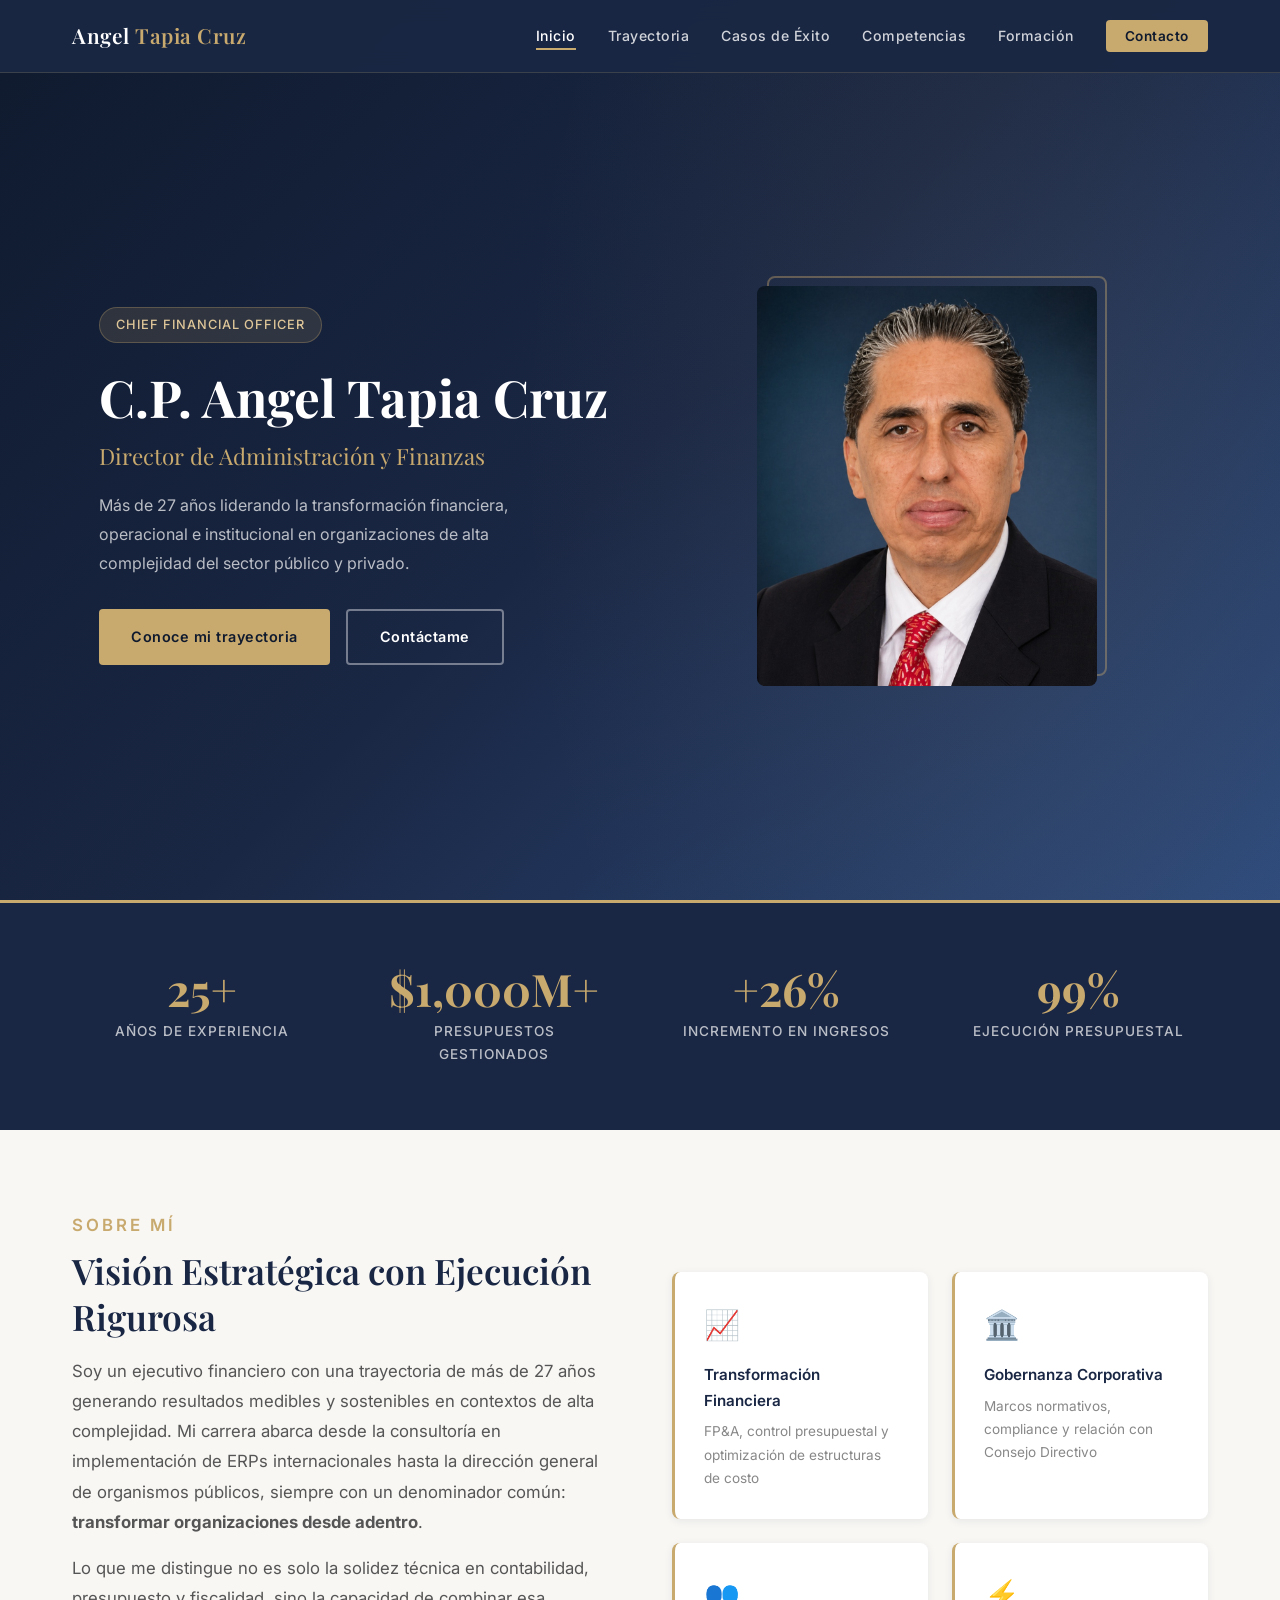
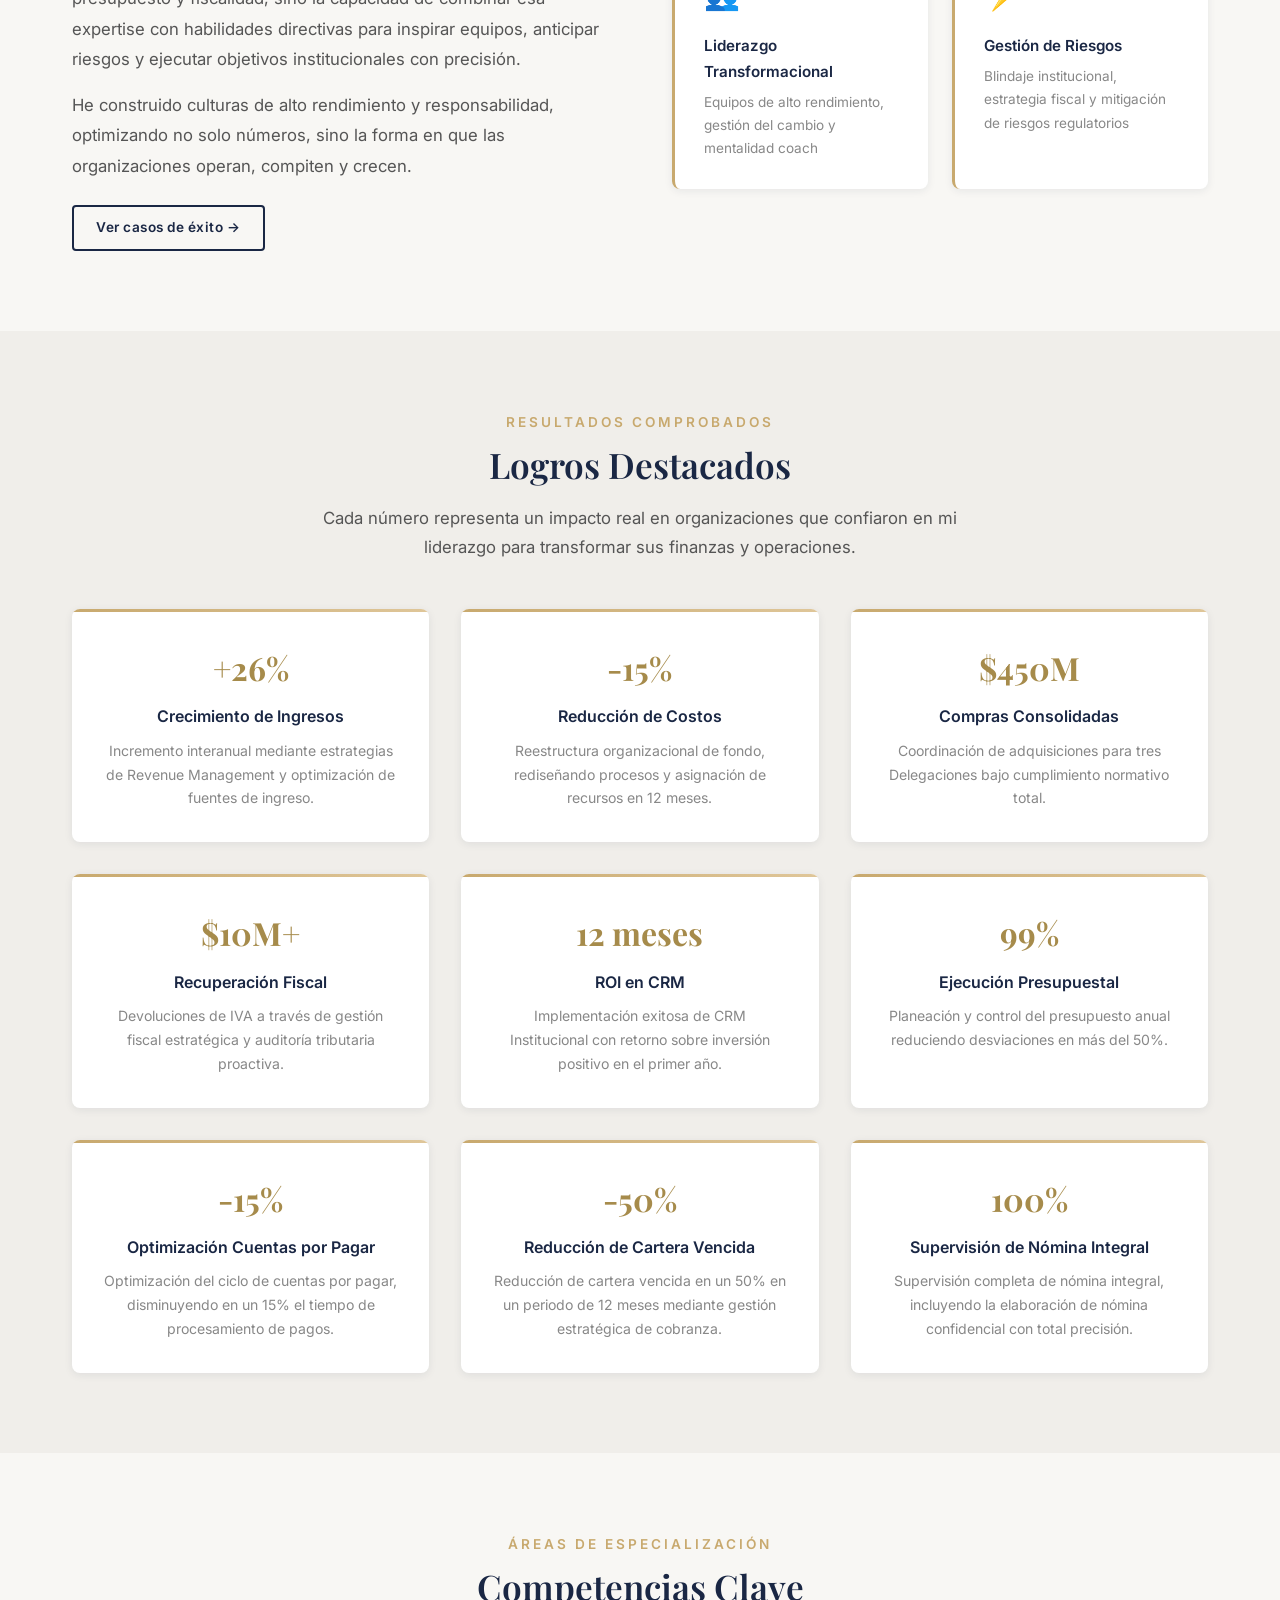
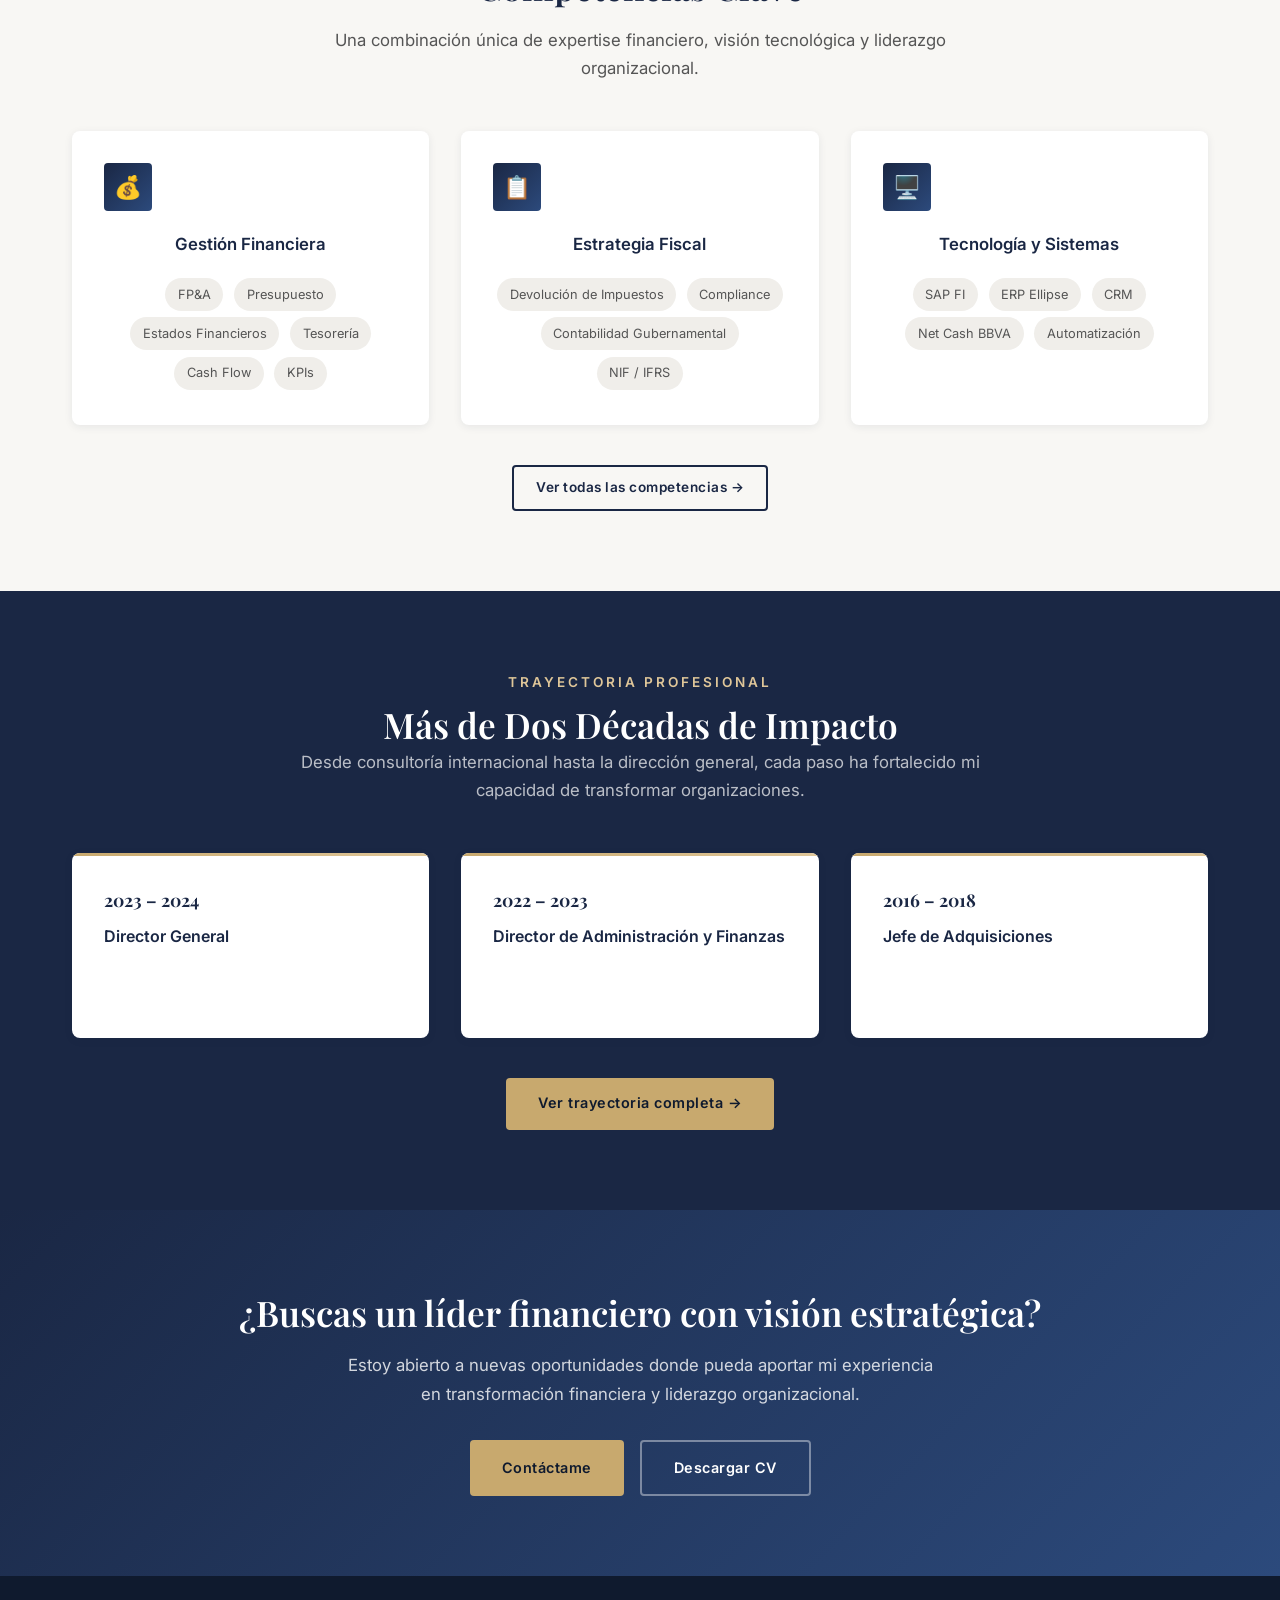
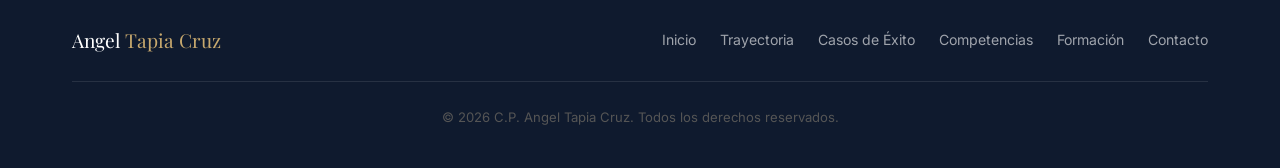
==== commit c8a520f7: "Nueva Experiencia" ====
--- a/index.html
+++ b/index.html
@@ -1,310 +1,334 @@
-<!DOCTYPE html>
-<html lang="es">
-<head>
-  <meta charset="UTF-8">
-  <meta name="viewport" content="width=device-width, initial-scale=1.0">
-  <meta name="description" content="C.P. Angel Tapia Cruz — Chief Financial Officer con más de 27 años de experiencia en transformación financiera, FP&A, gestión de riesgos y gobernanza corporativa.">
-  <meta name="author" content="Angel Tapia Cruz">
-  <title>C.P. Angel Tapia Cruz | CFO &amp; Director de Administración y Finanzas</title>
-  <link rel="stylesheet" href="css/styles.css">
-  <link rel="icon" type="image/svg+xml" href="data:image/svg+xml,<svg xmlns='http://www.w3.org/2000/svg' viewBox='0 0 32 32'><text y='28' font-size='28'>📊</text></svg>">
-</head>
-<body>
-
-  <!-- NAVIGATION -->
-  <nav class="navbar" id="navbar">
-    <div class="container">
-      <a href="index.html" class="navbar__logo">Angel <span>Tapia Cruz</span></a>
-      <ul class="navbar__menu" id="navMenu">
-        <li><a href="index.html" class="navbar__link active">Inicio</a></li>
-        <li><a href="trayectoria.html" class="navbar__link">Trayectoria</a></li>
-        <li><a href="casos-de-exito.html" class="navbar__link">Casos de Éxito</a></li>
-        <li><a href="competencias.html" class="navbar__link">Competencias</a></li>
-        <li><a href="formacion.html" class="navbar__link">Formación</a></li>
-        <li><a href="contacto.html" class="navbar__link navbar__cta">Contacto</a></li>
-      </ul>
-      <button class="navbar__toggle" id="navToggle" aria-label="Menú">
-        <span></span>
-        <span></span>
-        <span></span>
-      </button>
-    </div>
-  </nav>
-
-  <!-- HERO -->
-  <section class="hero">
-    <div class="container">
-      <div class="hero__content">
-        <div class="hero__badge">Chief Financial Officer</div>
-        <h1 class="hero__title">C.P. Angel Tapia Cruz</h1>
-        <p class="hero__role">Director de Administración y Finanzas</p>
-        <p class="hero__tagline">
-          Más de 27 años liderando la transformación financiera, operacional e institucional
-          en organizaciones de alta complejidad del sector público y privado.
-        </p>
-        <div class="hero__actions">
-          <a href="trayectoria.html" class="btn btn--primary">Conoce mi trayectoria</a>
-          <a href="contacto.html" class="btn btn--outline">Contáctame</a>
-        </div>
-      </div>
-      <div class="hero__image-wrapper">
-        <div class="hero__image-frame">
-          <img src="assets/foto-perfil.jpeg" alt="C.P. Angel Tapia Cruz — Chief Financial Officer">
-        </div>
-      </div>
-    </div>
-  </section>
-
-  <!-- STATS -->
-  <section class="stats">
-    <div class="container">
-      <div class="stats__grid">
-        <div class="stats__item fade-in">
-          <div class="stats__number" data-count="27">0</div>
-          <div class="stats__label">Años de Experiencia</div>
-        </div>
-        <div class="stats__item fade-in">
-          <div class="stats__number">$1,000M+</div>
-          <div class="stats__label">Presupuestos Gestionados</div>
-        </div>
-        <div class="stats__item fade-in">
-          <div class="stats__number">+26%</div>
-          <div class="stats__label">Incremento en Ingresos</div>
-        </div>
-        <div class="stats__item fade-in">
-          <div class="stats__number">99%</div>
-          <div class="stats__label">Ejecución Presupuestal</div>
-        </div>
-      </div>
-    </div>
-  </section>
-
-  <!-- ABOUT PREVIEW -->
-  <section class="section" id="about">
-    <div class="container">
-      <div class="about-preview">
-        <div class="about-preview__text fade-in-left">
-          <p class="section-subtitle">Sobre Mí</p>
-          <h2 class="section-title">Visión Estratégica con Ejecución Rigurosa</h2>
-          <p>
-            Soy un ejecutivo financiero con una trayectoria de más de 27 años generando
-            resultados medibles y sostenibles en contextos de alta complejidad. Mi carrera
-            abarca desde la consultoría en implementación de ERPs internacionales hasta la
-            dirección general de organismos públicos, siempre con un denominador común:
-            <strong>transformar organizaciones desde adentro</strong>.
-          </p>
-          <p>
-            Lo que me distingue no es solo la solidez técnica en contabilidad, presupuesto
-            y fiscalidad, sino la capacidad de combinar esa expertise con habilidades directivas
-            para inspirar equipos, anticipar riesgos y ejecutar objetivos institucionales con precisión.
-          </p>
-          <p>
-            He construido culturas de alto rendimiento y responsabilidad, optimizando no solo números,
-            sino la forma en que las organizaciones operan, compiten y crecen.
-          </p>
-          <div style="margin-top: 1.5rem;">
-            <a href="casos-de-exito.html" class="btn btn--outline-dark btn--sm">Ver casos de éxito →</a>
-          </div>
-        </div>
-        <div class="about-preview__highlights fade-in-right">
-          <div class="highlight-card">
-            <div class="highlight-card__icon">📈</div>
-            <div class="highlight-card__title">Transformación Financiera</div>
-            <p class="highlight-card__desc">FP&A, control presupuestal y optimización de estructuras de costo</p>
-          </div>
-          <div class="highlight-card">
-            <div class="highlight-card__icon">🏛️</div>
-            <div class="highlight-card__title">Gobernanza Corporativa</div>
-            <p class="highlight-card__desc">Marcos normativos, compliance y relación con Consejo Directivo</p>
-          </div>
-          <div class="highlight-card">
-            <div class="highlight-card__icon">👥</div>
-            <div class="highlight-card__title">Liderazgo Transformacional</div>
-            <p class="highlight-card__desc">Equipos de alto rendimiento, gestión del cambio y mentalidad coach</p>
-          </div>
-          <div class="highlight-card">
-            <div class="highlight-card__icon">⚡</div>
-            <div class="highlight-card__title">Gestión de Riesgos</div>
-            <p class="highlight-card__desc">Blindaje institucional, estrategia fiscal y mitigación de riesgos regulatorios</p>
-          </div>
-        </div>
-      </div>
-    </div>
-  </section>
-
-  <!-- ACHIEVEMENTS -->
-  <section class="section section--alt" id="achievements">
-    <div class="container text-center">
-      <p class="section-subtitle">Resultados Comprobados</p>
-      <h2 class="section-title">Logros Destacados</h2>
-      <p class="section-description">
-        Cada número representa un impacto real en organizaciones que confiaron
-        en mi liderazgo para transformar sus finanzas y operaciones.
-      </p>
-      <div class="achievements__grid">
-        <div class="achievement-card fade-in">
-          <div class="achievement-card__metric">+26%</div>
-          <div class="achievement-card__title">Crecimiento de Ingresos</div>
-          <p class="achievement-card__desc">
-            Incremento interanual mediante estrategias de Revenue Management
-            y optimización de fuentes de ingreso.
-          </p>
-        </div>
-        <div class="achievement-card fade-in">
-          <div class="achievement-card__metric">-15%</div>
-          <div class="achievement-card__title">Reducción de Costos</div>
-          <p class="achievement-card__desc">
-            Reestructura organizacional de fondo, rediseñando procesos
-            y asignación de recursos en 12 meses.
-          </p>
-        </div>
-        <div class="achievement-card fade-in">
-          <div class="achievement-card__metric">$450M</div>
-          <div class="achievement-card__title">Compras Consolidadas</div>
-          <p class="achievement-card__desc">
-            Coordinación de adquisiciones para tres Delegaciones bajo
-            cumplimiento normativo total.
-          </p>
-        </div>
-        <div class="achievement-card fade-in">
-          <div class="achievement-card__metric">$10M+</div>
-          <div class="achievement-card__title">Recuperación Fiscal</div>
-          <p class="achievement-card__desc">
-            Devoluciones de IVA a través de gestión fiscal estratégica
-            y auditoría tributaria proactiva.
-          </p>
-        </div>
-        <div class="achievement-card fade-in">
-          <div class="achievement-card__metric">12 meses</div>
-          <div class="achievement-card__title">ROI en CRM</div>
-          <p class="achievement-card__desc">
-            Implementación exitosa de CRM Institucional con retorno
-            sobre inversión positivo en el primer año.
-          </p>
-        </div>
-        <div class="achievement-card fade-in">
-          <div class="achievement-card__metric">99%</div>
-          <div class="achievement-card__title">Ejecución Presupuestal</div>
-          <p class="achievement-card__desc">
-            Planeación y control del presupuesto anual reduciendo
-            desviaciones en más del 50%.
-          </p>
-        </div>
-      </div>
-    </div>
-  </section>
-
-  <!-- SKILLS PREVIEW -->
-  <section class="section" id="skills-preview">
-    <div class="container text-center">
-      <p class="section-subtitle">Áreas de Especialización</p>
-      <h2 class="section-title">Competencias Clave</h2>
-      <p class="section-description">
-        Una combinación única de expertise financiero, visión tecnológica
-        y liderazgo organizacional.
-      </p>
-      <div class="skills__grid">
-        <div class="skill-category fade-in">
-          <div class="skill-category__icon">💰</div>
-          <div class="skill-category__title">Gestión Financiera</div>
-          <span class="skill-tag">FP&A</span>
-          <span class="skill-tag">Presupuesto</span>
-          <span class="skill-tag">Estados Financieros</span>
-          <span class="skill-tag">Tesorería</span>
-          <span class="skill-tag">Cash Flow</span>
-          <span class="skill-tag">KPIs</span>
-        </div>
-        <div class="skill-category fade-in">
-          <div class="skill-category__icon">📋</div>
-          <div class="skill-category__title">Estrategia Fiscal</div>
-          <span class="skill-tag">Devolución de Impuestos</span>
-          <span class="skill-tag">Compliance</span>
-          <span class="skill-tag">Contabilidad Gubernamental</span>
-          <span class="skill-tag">NIF / IFRS</span>
-        </div>
-        <div class="skill-category fade-in">
-          <div class="skill-category__icon">🖥️</div>
-          <div class="skill-category__title">Tecnología y Sistemas</div>
-          <span class="skill-tag">SAP FI</span>
-          <span class="skill-tag">ERP Ellipse</span>
-          <span class="skill-tag">CRM</span>
-          <span class="skill-tag">Net Cash BBVA</span>
-          <span class="skill-tag">Automatización</span>
-        </div>
-      </div>
-      <div style="margin-top: 2.5rem;">
-        <a href="competencias.html" class="btn btn--outline-dark btn--sm">Ver todas las competencias →</a>
-      </div>
-    </div>
-  </section>
-
-  <!-- CAREER PREVIEW -->
-  <section class="section section--dark" id="career-preview">
-    <div class="container text-center">
-      <p class="section-subtitle">Trayectoria Profesional</p>
-      <h2>Más de Dos Décadas de Impacto</h2>
-      <p class="section-description" style="color: rgba(255,255,255,0.7);">
-        Desde consultoría internacional hasta la dirección general, cada paso
-        ha fortalecido mi capacidad de transformar organizaciones.
-      </p>
-      <div class="achievements__grid" style="text-align: left; margin-top: 2rem;">
-        <div class="achievement-card fade-in">
-          <div class="achievement-card__metric" style="font-size: 1.1rem; color: var(--primary);">2023 – 2024</div>
-          <div class="achievement-card__title">Director General</div>
-          <p class="achievement-card__desc">OPDAPAJ del Municipio de Almoloya de Juárez</p>
-        </div>
-        <div class="achievement-card fade-in">
-          <div class="achievement-card__metric" style="font-size: 1.1rem; color: var(--primary);">2022 – 2023</div>
-          <div class="achievement-card__title">Director de Administración y Finanzas</div>
-          <p class="achievement-card__desc">OPDAPAJ del Municipio de Almoloya de Juárez</p>
-        </div>
-        <div class="achievement-card fade-in">
-          <div class="achievement-card__metric" style="font-size: 1.1rem; color: var(--primary);">2016 – 2018</div>
-          <div class="achievement-card__title">Jefe de Adquisiciones</div>
-          <p class="achievement-card__desc">Instituto Nacional de Cancerología (INCan)</p>
-        </div>
-      </div>
-      <div style="margin-top: 2.5rem;">
-        <a href="trayectoria.html" class="btn btn--primary">Ver trayectoria completa →</a>
-      </div>
-    </div>
-  </section>
-
-  <!-- CTA -->
-  <section class="cta-section">
-    <div class="container">
-      <h2>¿Buscas un líder financiero con visión estratégica?</h2>
-      <p>
-        Estoy abierto a nuevas oportunidades donde pueda aportar mi experiencia
-        en transformación financiera y liderazgo organizacional.
-      </p>
-      <div style="display: flex; gap: 1rem; justify-content: center; flex-wrap: wrap;">
-        <a href="contacto.html" class="btn btn--primary">Contáctame</a>
-        <a href="assets/Angel-Tapia-Cruz-CV.pdf" class="btn btn--outline" target="_blank">Descargar CV</a>
-      </div>
-    </div>
-  </section>
-
-  <!-- FOOTER -->
-  <footer class="footer">
-    <div class="container">
-      <div class="footer__content">
-        <div class="footer__logo">Angel <span>Tapia Cruz</span></div>
-        <div class="footer__links">
-          <a href="index.html">Inicio</a>
-          <a href="trayectoria.html">Trayectoria</a>
-          <a href="casos-de-exito.html">Casos de Éxito</a>
-          <a href="competencias.html">Competencias</a>
-          <a href="formacion.html">Formación</a>
-          <a href="contacto.html">Contacto</a>
-        </div>
-      </div>
-      <div class="footer__bottom">
-        <p>&copy; 2026 C.P. Angel Tapia Cruz. Todos los derechos reservados.</p>
-      </div>
-    </div>
-  </footer>
-
-  <script src="js/main.js"></script>
-</body>
-</html>
+<!DOCTYPE html>
+<html lang="es">
+<head>
+  <meta charset="UTF-8">
+  <meta name="viewport" content="width=device-width, initial-scale=1.0">
+  <meta name="description" content="C.P. Angel Tapia Cruz — Chief Financial Officer con más de 27 años de experiencia en transformación financiera, FP&A, gestión de riesgos y gobernanza corporativa.">
+  <meta name="author" content="Angel Tapia Cruz">
+  <title>C.P. Angel Tapia Cruz | CFO &amp; Director de Administración y Finanzas</title>
+  <link rel="stylesheet" href="css/styles.css">
+  <link rel="icon" type="image/svg+xml" href="data:image/svg+xml,<svg xmlns='http://www.w3.org/2000/svg' viewBox='0 0 32 32'><text y='28' font-size='28'>📊</text></svg>">
+</head>
+<body>
+
+  <!-- NAVIGATION -->
+  <nav class="navbar" id="navbar">
+    <div class="container">
+      <a href="index.html" class="navbar__logo">Angel <span>Tapia Cruz</span></a>
+      <ul class="navbar__menu" id="navMenu">
+        <li><a href="index.html" class="navbar__link active">Inicio</a></li>
+        <li><a href="trayectoria.html" class="navbar__link">Trayectoria</a></li>
+        <li><a href="casos-de-exito.html" class="navbar__link">Casos de Éxito</a></li>
+        <li><a href="competencias.html" class="navbar__link">Competencias</a></li>
+        <li><a href="formacion.html" class="navbar__link">Formación</a></li>
+        <li><a href="contacto.html" class="navbar__link navbar__cta">Contacto</a></li>
+      </ul>
+      <button class="navbar__toggle" id="navToggle" aria-label="Menú">
+        <span></span>
+        <span></span>
+        <span></span>
+      </button>
+    </div>
+  </nav>
+
+  <!-- HERO -->
+  <section class="hero">
+    <div class="container">
+      <div class="hero__content">
+        <div class="hero__badge">Chief Financial Officer</div>
+        <h1 class="hero__title">C.P. Angel Tapia Cruz</h1>
+        <p class="hero__role">Director de Administración y Finanzas</p>
+        <p class="hero__tagline">
+          Más de 27 años liderando la transformación financiera, operacional e institucional
+          en organizaciones de alta complejidad del sector público y privado.
+        </p>
+        <div class="hero__actions">
+          <a href="trayectoria.html" class="btn btn--primary">Conoce mi trayectoria</a>
+          <a href="contacto.html" class="btn btn--outline">Contáctame</a>
+        </div>
+      </div>
+      <div class="hero__image-wrapper">
+        <div class="hero__image-frame">
+          <img src="assets/foto-perfil.jpeg" alt="C.P. Angel Tapia Cruz — Chief Financial Officer">
+        </div>
+      </div>
+    </div>
+  </section>
+
+  <!-- STATS -->
+  <section class="stats">
+    <div class="container">
+      <div class="stats__grid">
+        <div class="stats__item fade-in">
+          <div class="stats__number" data-count="27">0</div>
+          <div class="stats__label">Años de Experiencia</div>
+        </div>
+        <div class="stats__item fade-in">
+          <div class="stats__number">$1,000M+</div>
+          <div class="stats__label">Presupuestos Gestionados</div>
+        </div>
+        <div class="stats__item fade-in">
+          <div class="stats__number">+26%</div>
+          <div class="stats__label">Incremento en Ingresos</div>
+        </div>
+        <div class="stats__item fade-in">
+          <div class="stats__number">99%</div>
+          <div class="stats__label">Ejecución Presupuestal</div>
+        </div>
+      </div>
+    </div>
+  </section>
+
+  <!-- ABOUT PREVIEW -->
+  <section class="section" id="about">
+    <div class="container">
+      <div class="about-preview">
+        <div class="about-preview__text fade-in-left">
+          <p class="section-subtitle">Sobre Mí</p>
+          <h2 class="section-title">Visión Estratégica con Ejecución Rigurosa</h2>
+          <p>
+            Soy un ejecutivo financiero con una trayectoria de más de 27 años generando
+            resultados medibles y sostenibles en contextos de alta complejidad. Mi carrera
+            abarca desde la consultoría en implementación de ERPs internacionales hasta la
+            dirección general de organismos públicos, siempre con un denominador común:
+            <strong>transformar organizaciones desde adentro</strong>.
+          </p>
+          <p>
+            Lo que me distingue no es solo la solidez técnica en contabilidad, presupuesto
+            y fiscalidad, sino la capacidad de combinar esa expertise con habilidades directivas
+            para inspirar equipos, anticipar riesgos y ejecutar objetivos institucionales con precisión.
+          </p>
+          <p>
+            He construido culturas de alto rendimiento y responsabilidad, optimizando no solo números,
+            sino la forma en que las organizaciones operan, compiten y crecen.
+          </p>
+          <div style="margin-top: 1.5rem;">
+            <a href="casos-de-exito.html" class="btn btn--outline-dark btn--sm">Ver casos de éxito →</a>
+          </div>
+        </div>
+        <div class="about-preview__highlights fade-in-right">
+          <div class="highlight-card">
+            <div class="highlight-card__icon">📈</div>
+            <div class="highlight-card__title">Transformación Financiera</div>
+            <p class="highlight-card__desc">FP&A, control presupuestal y optimización de estructuras de costo</p>
+          </div>
+          <div class="highlight-card">
+            <div class="highlight-card__icon">🏛️</div>
+            <div class="highlight-card__title">Gobernanza Corporativa</div>
+            <p class="highlight-card__desc">Marcos normativos, compliance y relación con Consejo Directivo</p>
+          </div>
+          <div class="highlight-card">
+            <div class="highlight-card__icon">👥</div>
+            <div class="highlight-card__title">Liderazgo Transformacional</div>
+            <p class="highlight-card__desc">Equipos de alto rendimiento, gestión del cambio y mentalidad coach</p>
+          </div>
+          <div class="highlight-card">
+            <div class="highlight-card__icon">⚡</div>
+            <div class="highlight-card__title">Gestión de Riesgos</div>
+            <p class="highlight-card__desc">Blindaje institucional, estrategia fiscal y mitigación de riesgos regulatorios</p>
+          </div>
+        </div>
+      </div>
+    </div>
+  </section>
+
+  <!-- ACHIEVEMENTS -->
+  <section class="section section--alt" id="achievements">
+    <div class="container text-center">
+      <p class="section-subtitle">Resultados Comprobados</p>
+      <h2 class="section-title">Logros Destacados</h2>
+      <p class="section-description">
+        Cada número representa un impacto real en organizaciones que confiaron
+        en mi liderazgo para transformar sus finanzas y operaciones.
+      </p>
+      <div class="achievements__grid">
+        <div class="achievement-card fade-in">
+          <div class="achievement-card__metric">+26%</div>
+          <div class="achievement-card__title">Crecimiento de Ingresos</div>
+          <p class="achievement-card__desc">
+            Incremento interanual mediante estrategias de Revenue Management
+            y optimización de fuentes de ingreso.
+          </p>
+        </div>
+        <div class="achievement-card fade-in">
+          <div class="achievement-card__metric">-15%</div>
+          <div class="achievement-card__title">Reducción de Costos</div>
+          <p class="achievement-card__desc">
+            Reestructura organizacional de fondo, rediseñando procesos
+            y asignación de recursos en 12 meses.
+          </p>
+        </div>
+        <div class="achievement-card fade-in">
+          <div class="achievement-card__metric">$450M</div>
+          <div class="achievement-card__title">Compras Consolidadas</div>
+          <p class="achievement-card__desc">
+            Coordinación de adquisiciones para tres Delegaciones bajo
+            cumplimiento normativo total.
+          </p>
+        </div>
+        <div class="achievement-card fade-in">
+          <div class="achievement-card__metric">$10M+</div>
+          <div class="achievement-card__title">Recuperación Fiscal</div>
+          <p class="achievement-card__desc">
+            Devoluciones de IVA a través de gestión fiscal estratégica
+            y auditoría tributaria proactiva.
+          </p>
+        </div>
+        <div class="achievement-card fade-in">
+          <div class="achievement-card__metric">12 meses</div>
+          <div class="achievement-card__title">ROI en CRM</div>
+          <p class="achievement-card__desc">
+            Implementación exitosa de CRM Institucional con retorno
+            sobre inversión positivo en el primer año.
+          </p>
+        </div>
+        <div class="achievement-card fade-in">
+          <div class="achievement-card__metric">99%</div>
+          <div class="achievement-card__title">Ejecución Presupuestal</div>
+          <p class="achievement-card__desc">
+            Planeación y control del presupuesto anual reduciendo
+            desviaciones en más del 50%.
+          </p>
+        </div>
+        <div class="achievement-card fade-in">
+          <div class="achievement-card__metric">-15%</div>
+          <div class="achievement-card__title">Optimización Cuentas por Pagar</div>
+          <p class="achievement-card__desc">
+            Optimización del ciclo de cuentas por pagar, disminuyendo
+            en un 15% el tiempo de procesamiento de pagos.
+          </p>
+        </div>
+        <div class="achievement-card fade-in">
+          <div class="achievement-card__metric">-50%</div>
+          <div class="achievement-card__title">Reducción de Cartera Vencida</div>
+          <p class="achievement-card__desc">
+            Reducción de cartera vencida en un 50% en un periodo
+            de 12 meses mediante gestión estratégica de cobranza.
+          </p>
+        </div>
+        <div class="achievement-card fade-in">
+          <div class="achievement-card__metric">100%</div>
+          <div class="achievement-card__title">Supervisión de Nómina Integral</div>
+          <p class="achievement-card__desc">
+            Supervisión completa de nómina integral, incluyendo
+            la elaboración de nómina confidencial con total precisión.
+          </p>
+        </div>
+      </div>
+    </div>
+  </section>
+
+  <!-- SKILLS PREVIEW -->
+  <section class="section" id="skills-preview">
+    <div class="container text-center">
+      <p class="section-subtitle">Áreas de Especialización</p>
+      <h2 class="section-title">Competencias Clave</h2>
+      <p class="section-description">
+        Una combinación única de expertise financiero, visión tecnológica
+        y liderazgo organizacional.
+      </p>
+      <div class="skills__grid">
+        <div class="skill-category fade-in">
+          <div class="skill-category__icon">💰</div>
+          <div class="skill-category__title">Gestión Financiera</div>
+          <span class="skill-tag">FP&A</span>
+          <span class="skill-tag">Presupuesto</span>
+          <span class="skill-tag">Estados Financieros</span>
+          <span class="skill-tag">Tesorería</span>
+          <span class="skill-tag">Cash Flow</span>
+          <span class="skill-tag">KPIs</span>
+        </div>
+        <div class="skill-category fade-in">
+          <div class="skill-category__icon">📋</div>
+          <div class="skill-category__title">Estrategia Fiscal</div>
+          <span class="skill-tag">Devolución de Impuestos</span>
+          <span class="skill-tag">Compliance</span>
+          <span class="skill-tag">Contabilidad Gubernamental</span>
+          <span class="skill-tag">NIF / IFRS</span>
+        </div>
+        <div class="skill-category fade-in">
+          <div class="skill-category__icon">🖥️</div>
+          <div class="skill-category__title">Tecnología y Sistemas</div>
+          <span class="skill-tag">SAP FI</span>
+          <span class="skill-tag">ERP Ellipse</span>
+          <span class="skill-tag">CRM</span>
+          <span class="skill-tag">Net Cash BBVA</span>
+          <span class="skill-tag">Automatización</span>
+        </div>
+      </div>
+      <div style="margin-top: 2.5rem;">
+        <a href="competencias.html" class="btn btn--outline-dark btn--sm">Ver todas las competencias →</a>
+      </div>
+    </div>
+  </section>
+
+  <!-- CAREER PREVIEW -->
+  <section class="section section--dark" id="career-preview">
+    <div class="container text-center">
+      <p class="section-subtitle">Trayectoria Profesional</p>
+      <h2>Más de Dos Décadas de Impacto</h2>
+      <p class="section-description" style="color: rgba(255,255,255,0.7);">
+        Desde consultoría internacional hasta la dirección general, cada paso
+        ha fortalecido mi capacidad de transformar organizaciones.
+      </p>
+      <div class="achievements__grid" style="text-align: left; margin-top: 2rem;">
+        <div class="achievement-card fade-in">
+          <div class="achievement-card__metric" style="font-size: 1.1rem; color: var(--primary);">2023 – 2024</div>
+          <div class="achievement-card__title">Director General</div>
+          <p class="achievement-card__desc">OPDAPAJ del Municipio de Almoloya de Juárez</p>
+        </div>
+        <div class="achievement-card fade-in">
+          <div class="achievement-card__metric" style="font-size: 1.1rem; color: var(--primary);">2022 – 2023</div>
+          <div class="achievement-card__title">Director de Administración y Finanzas</div>
+          <p class="achievement-card__desc">OPDAPAJ del Municipio de Almoloya de Juárez</p>
+        </div>
+        <div class="achievement-card fade-in">
+          <div class="achievement-card__metric" style="font-size: 1.1rem; color: var(--primary);">2016 – 2018</div>
+          <div class="achievement-card__title">Jefe de Adquisiciones</div>
+          <p class="achievement-card__desc">Instituto Nacional de Cancerología (INCan)</p>
+        </div>
+      </div>
+      <div style="margin-top: 2.5rem;">
+        <a href="trayectoria.html" class="btn btn--primary">Ver trayectoria completa →</a>
+      </div>
+    </div>
+  </section>
+
+  <!-- CTA -->
+  <section class="cta-section">
+    <div class="container">
+      <h2>¿Buscas un líder financiero con visión estratégica?</h2>
+      <p>
+        Estoy abierto a nuevas oportunidades donde pueda aportar mi experiencia
+        en transformación financiera y liderazgo organizacional.
+      </p>
+      <div style="display: flex; gap: 1rem; justify-content: center; flex-wrap: wrap;">
+        <a href="contacto.html" class="btn btn--primary">Contáctame</a>
+        <a href="assets/Angel-Tapia-Cruz-CV.pdf" class="btn btn--outline" target="_blank">Descargar CV</a>
+      </div>
+    </div>
+  </section>
+
+  <!-- FOOTER -->
+  <footer class="footer">
+    <div class="container">
+      <div class="footer__content">
+        <div class="footer__logo">Angel <span>Tapia Cruz</span></div>
+        <div class="footer__links">
+          <a href="index.html">Inicio</a>
+          <a href="trayectoria.html">Trayectoria</a>
+          <a href="casos-de-exito.html">Casos de Éxito</a>
+          <a href="competencias.html">Competencias</a>
+          <a href="formacion.html">Formación</a>
+          <a href="contacto.html">Contacto</a>
+        </div>
+      </div>
+      <div class="footer__bottom">
+        <p>&copy; 2026 C.P. Angel Tapia Cruz. Todos los derechos reservados.</p>
+      </div>
+    </div>
+  </footer>
+
+  <script src="js/main.js"></script>
+</body>
+</html>
